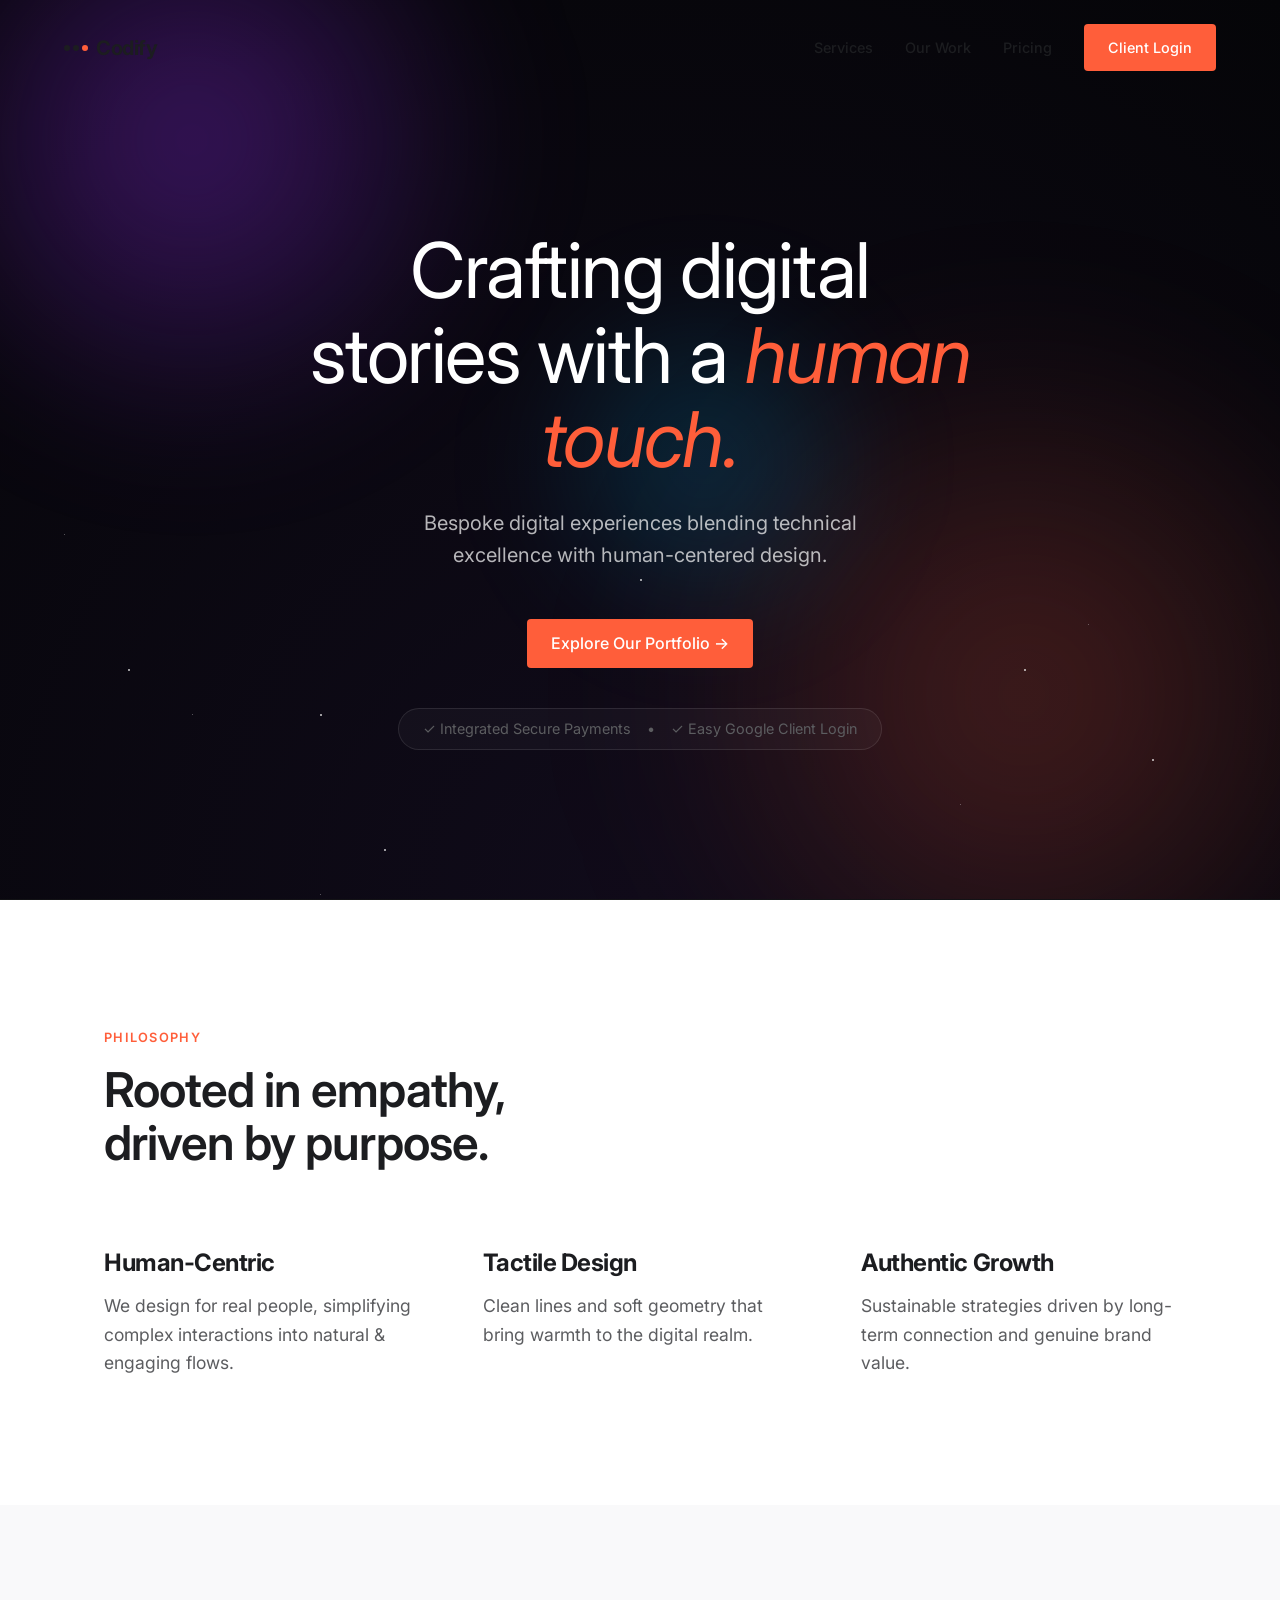
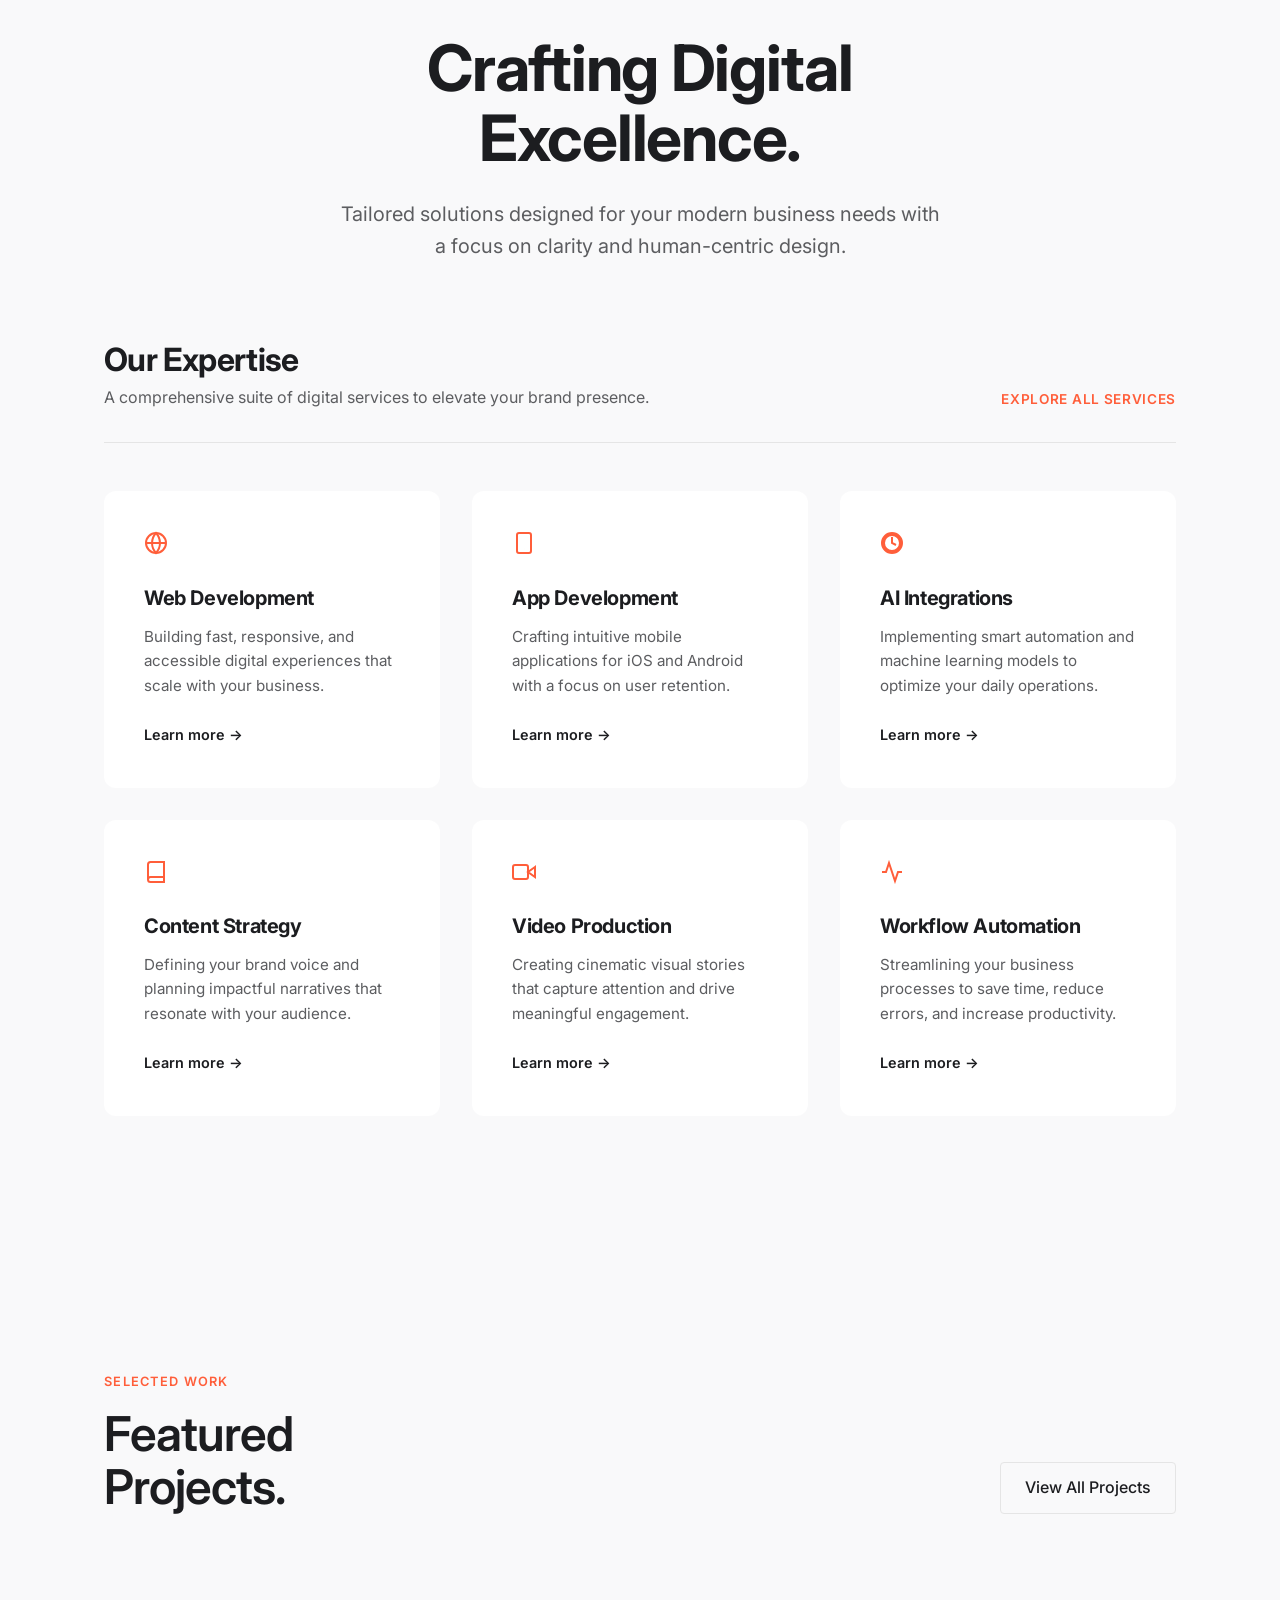
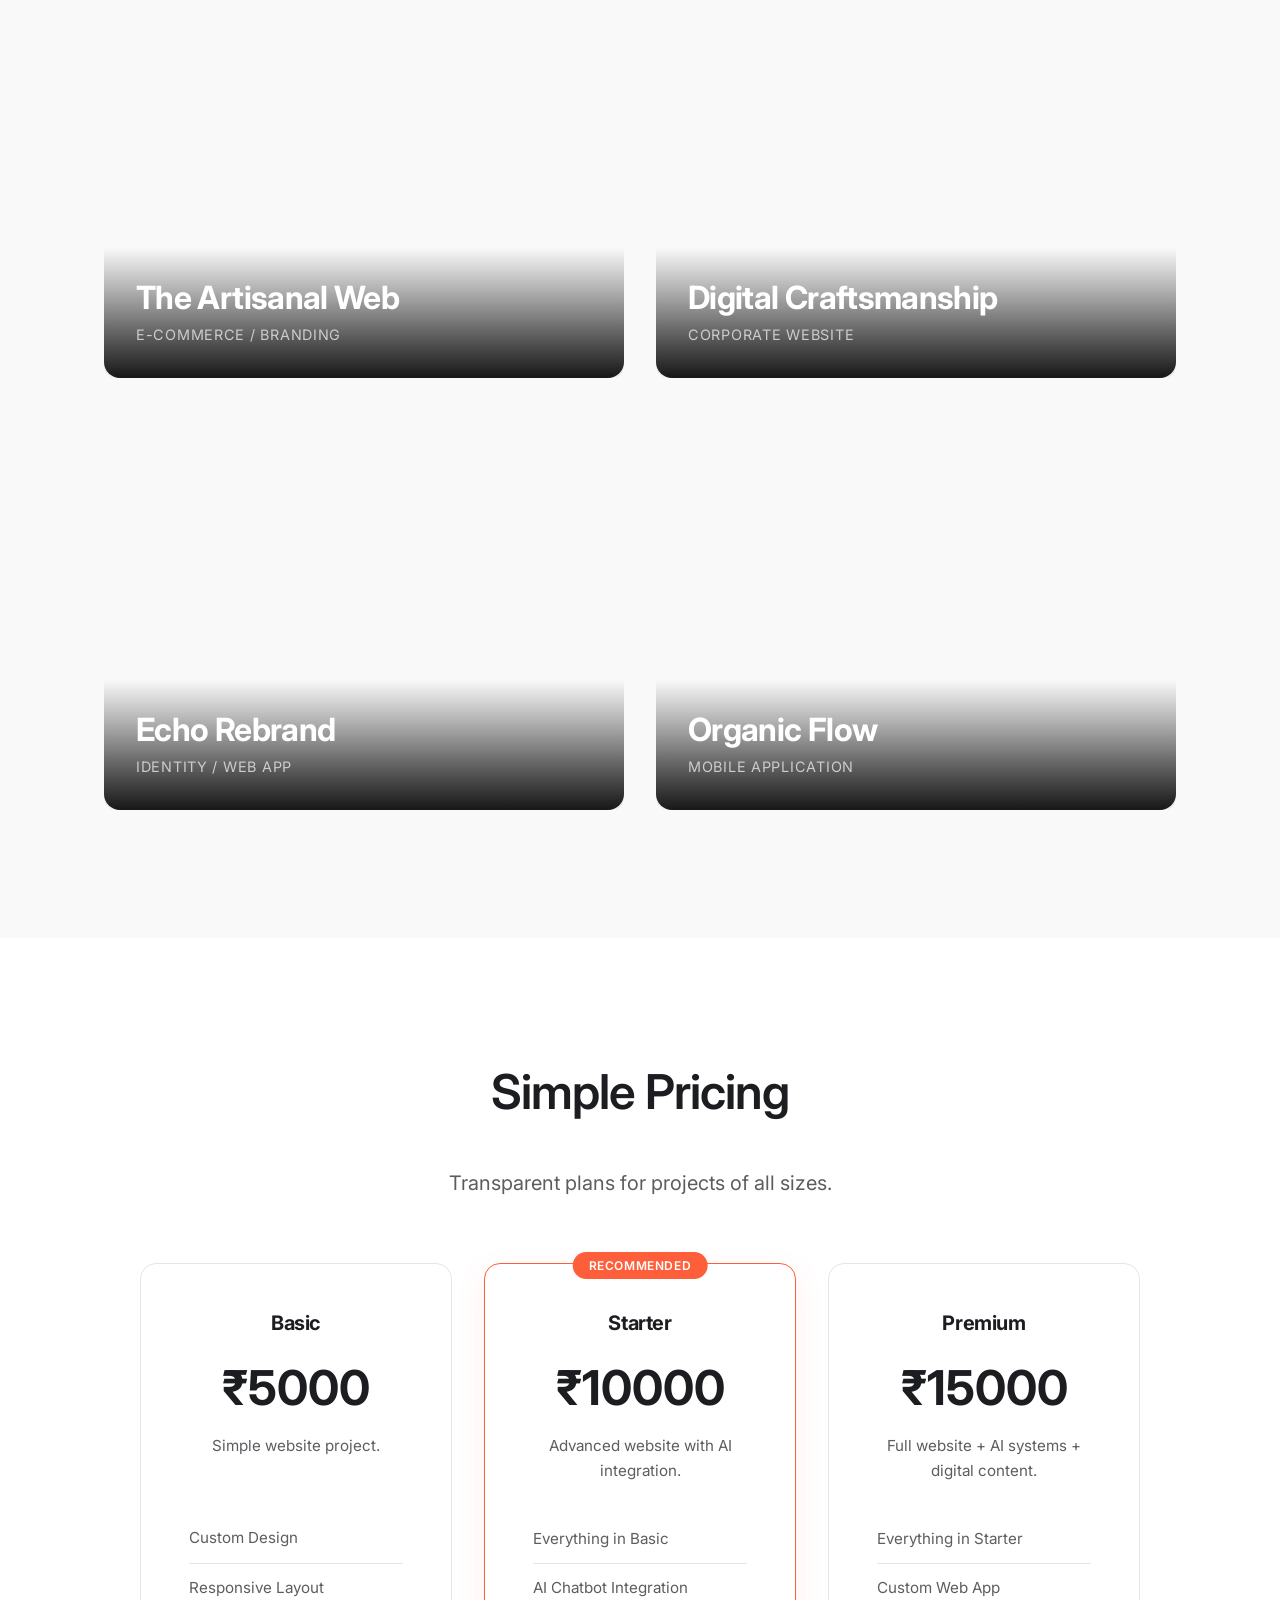
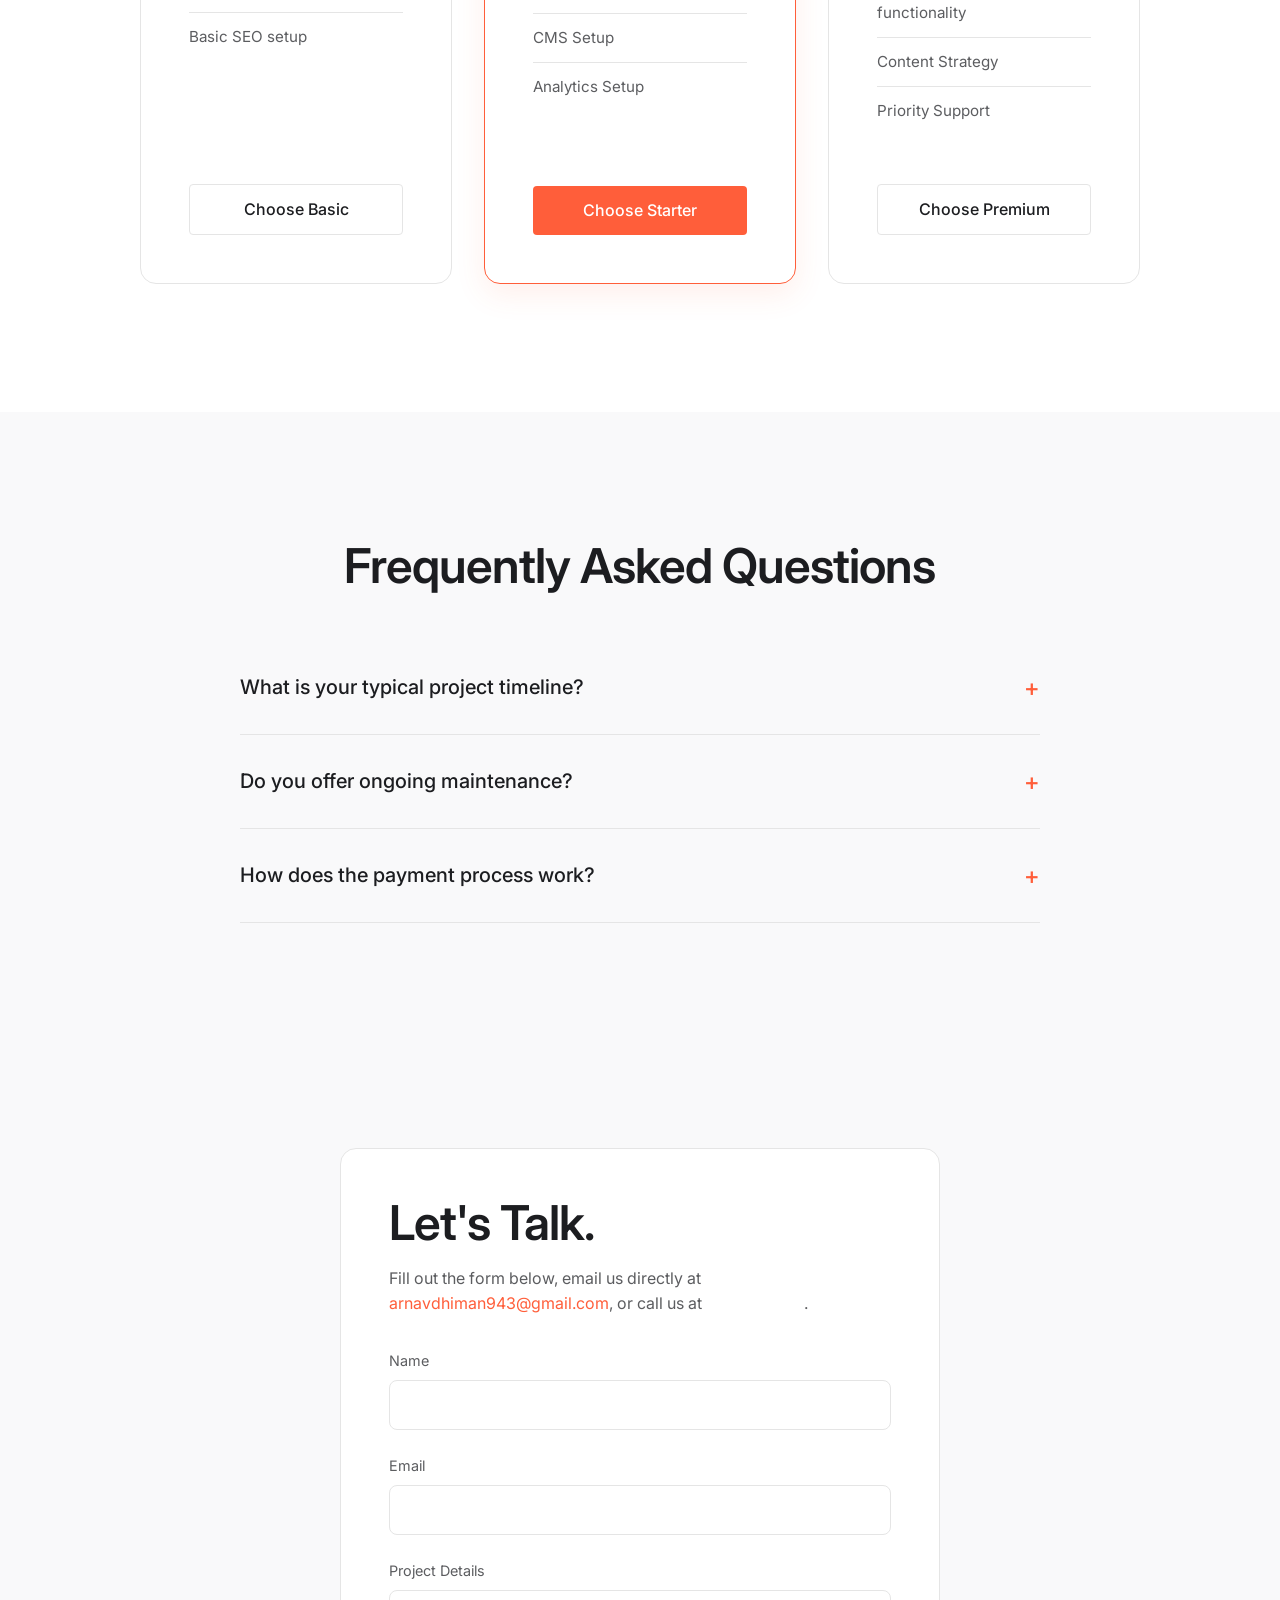
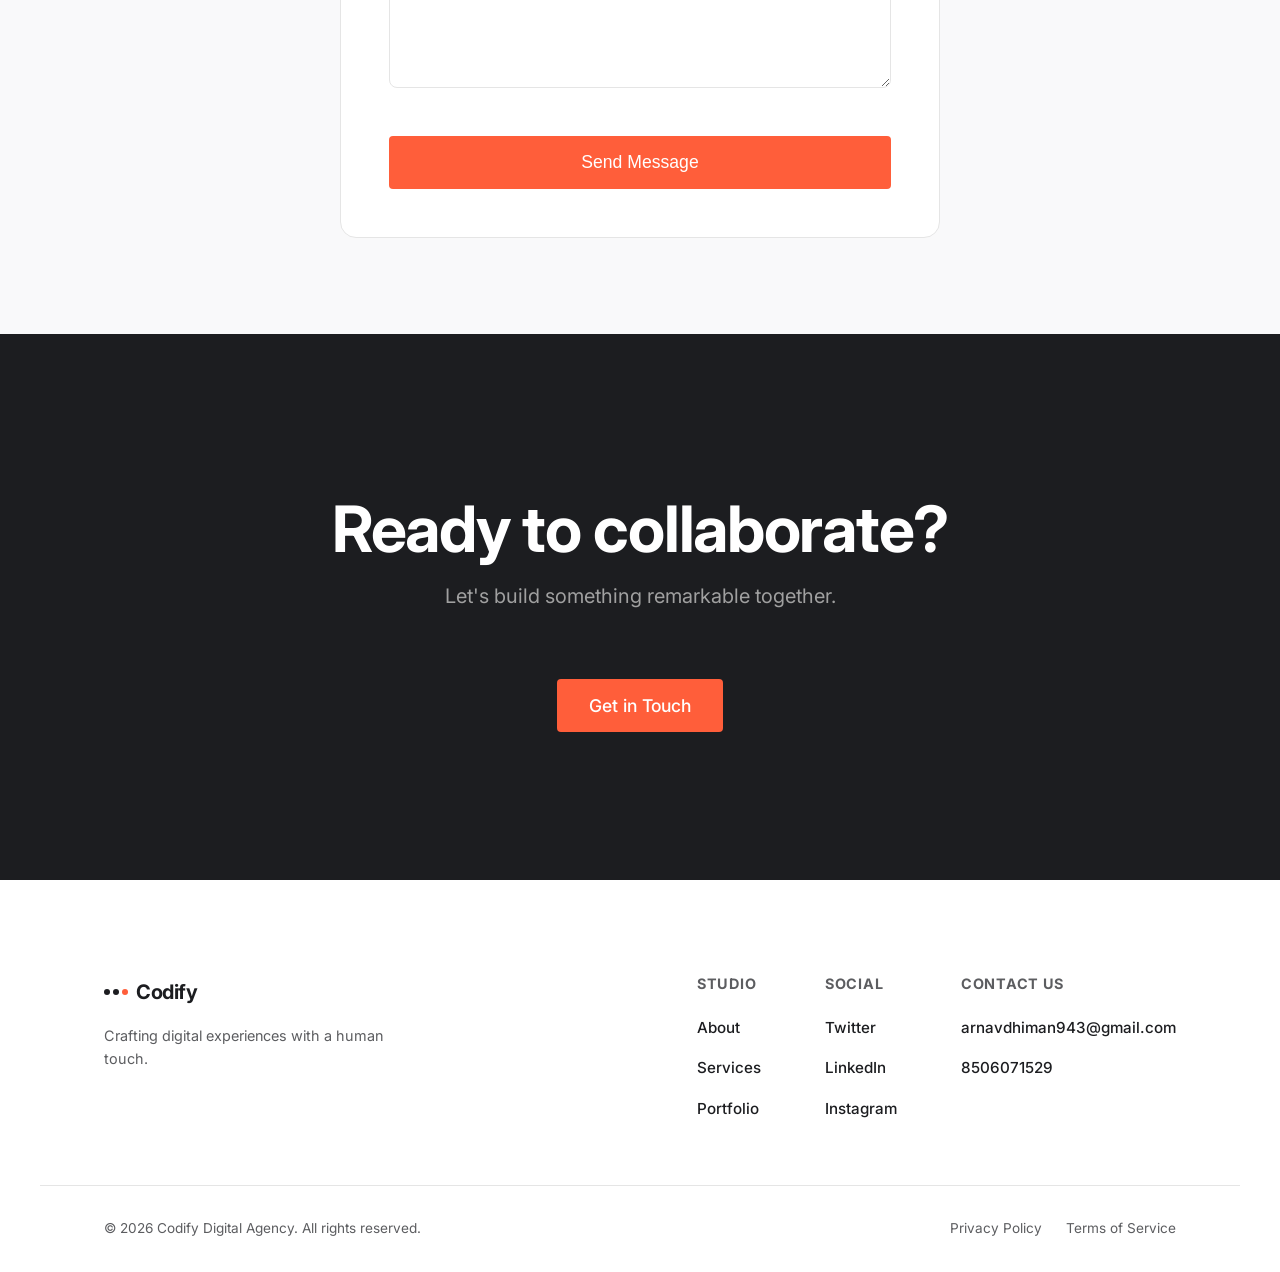
==== index.html @ 28b8dfe8 "Add files via upload" ====
<!DOCTYPE html>
<html lang="en">
<head>
    <meta charset="UTF-8">
    <meta name="viewport" content="width=device-width, initial-scale=1.0">
    <title>Codify - Digital Agency</title>
    <link rel="stylesheet" href="style.css">
    <!-- Google Fonts -->
    <link rel="preconnect" href="https://fonts.googleapis.com">
    <link rel="preconnect" href="https://fonts.gstatic.com" crossorigin>
    <link href="https://fonts.googleapis.com/css2?family=Inter:wght@300;400;500;600;700&display=swap" rel="stylesheet">
</head>
<body>
    <nav class="navbar">
        <div class="logo">
            <div class="logo-symbol">
                <span></span><span></span><span></span>
            </div>
            <span class="logo-text">Codify</span>
        </div>
        <div class="nav-links">
            <a href="#services">Services</a>
            <a href="#portfolio">Our Work</a>
            <a href="#pricing">Pricing</a>
            <a href="#" class="btn-primary" id="loginBtn">Client Login</a>
        </div>
    </nav>

    <main id="main-content">
        <!-- Hero Section -->
        <section class="hero" id="home" style="background: radial-gradient(circle at bottom, #100b1a 0%, #050508 100%); position: relative; overflow: hidden; border-bottom: 1px solid rgba(255,255,255,0.05);">
            <!-- Nebula Orbs & Space Texture -->
            <div style="position: absolute; top: -20%; left: -10%; width: 50vw; height: 50vw; background: radial-gradient(circle, rgba(138, 43, 226, 0.4) 0%, transparent 70%); filter: blur(60px); animation: float1 15s infinite alternate; z-index: 0; pointer-events: none;"></div>
            <div style="position: absolute; bottom: -20%; right: -10%; width: 60vw; height: 60vw; background: radial-gradient(circle, rgba(255, 94, 58, 0.25) 0%, transparent 70%); filter: blur(80px); animation: float2 20s infinite alternate; z-index: 0; pointer-events: none;"></div>
            <div style="position: absolute; top: 30%; left: 40%; width: 30vw; height: 30vw; background: radial-gradient(circle, rgba(0, 191, 255, 0.2) 0%, transparent 70%); filter: blur(50px); animation: float1 18s infinite alternate-reverse; z-index: 0; pointer-events: none;"></div>
            <div style="position: absolute; width: 2px; height: 2px; border-radius: 50%; background: transparent; box-shadow: 10vw 20vh #fff, 30vw 40vh #fff, 50vw 10vh #fff, 70vw 50vh #fff, 90vw 30vh #fff, 20vw 80vh #fff, 40vw 60vh #fff, 60vw 90vh #fff, 80vw 20vh #fff, 25vw 25vh #fff, 75vw 75vh #fff; opacity: 0.8; animation: twinkle 4s infinite alternate; z-index: 0;"></div>
            <div style="position: absolute; width: 1px; height: 1px; border-radius: 50%; background: transparent; box-shadow: 5vw 5vh #fff, 15vw 25vh #fff, 25vw 45vh #fff, 35vw 75vh #fff, 45vw 15vh #fff, 55vw 55vh #fff, 65vw 85vh #fff, 75vw 35vh #fff, 85vw 65vh #fff, 95vw 95vh #fff, 10vw 90vh #fff, 80vw 80vh #fff, 85vw 15vh #fff, 15vw 85vh #fff; opacity: 0.4; animation: twinkle 3s infinite alternate-reverse; z-index: 0;"></div>
            <div class="container hero-container" style="position: relative; z-index: 1;">
                <h1 class="hero-title" style="color: #ffffff;">Crafting digital stories with a <span style="color: var(--accent-orange); font-style: italic;">human touch.</span></h1>
                <p class="hero-subtitle" style="color: rgba(255,255,255,0.7);">Bespoke digital experiences blending technical excellence with human-centered design.</p>
                <div class="hero-cta-group" style="display:flex; flex-direction:column; align-items:center; gap:1rem;">
                    <a href="#portfolio" class="btn-primary">Explore Our Portfolio &rarr;</a>
                    <div style="color: var(--text-secondary); font-size: 0.9rem; margin-top: 1.5rem; display: flex; align-items: center; justify-content: center; gap: 1rem; background: rgba(255,255,255,0.03); padding: 0.5rem 1.5rem; border-radius: 50px; border: 1px solid rgba(255,255,255,0.1);">
                        <span>✓ Integrated Secure Payments</span>
                         &bull; 
                        <span>✓ Easy Google Client Login</span>
                    </div>
                </div>
            </div>
        </section>

        <!-- Philosophy Section -->
        <section class="philosophy" id="philosophy">
            <div class="container">
                <div class="section-label">PHILOSOPHY</div>
                <h2 class="section-title text-left">Rooted in empathy,<br>driven by purpose.</h2>
                
                <div class="philosophy-grid">
                    <div class="philosophy-card">
                        <h3>Human-Centric</h3>
                        <p>We design for real people, simplifying complex interactions into natural & engaging flows.</p>
                    </div>
                    <div class="philosophy-card">
                        <h3>Tactile Design</h3>
                        <p>Clean lines and soft geometry that bring warmth to the digital realm.</p>
                    </div>
                    <div class="philosophy-card">
                        <h3>Authentic Growth</h3>
                        <p>Sustainable strategies driven by long-term connection and genuine brand value.</p>
                    </div>
                </div>
            </div>
        </section>

        <!-- Services Section -->
        <section class="services" id="services">
            <div class="container text-center">
                <h2 class="section-title-large">Crafting Digital<br>Excellence.</h2>
                <p class="section-subtitle">Tailored solutions designed for your modern business needs with a focus on clarity and human-centric design.</p>
                
                <div class="services-header mt-lg">
                    <h3 class="services-title">Our Expertise</h3>
                    <p class="services-desc">A comprehensive suite of digital services to elevate your brand presence.</p>
                    <a href="#" class="accent-link">EXPLORE ALL SERVICES</a>
                </div>

                <div class="services-list">
                    <div class="service-item">
                        <div class="service-icon"><svg width="24" height="24" viewBox="0 0 24 24" fill="none" stroke="currentColor" stroke-width="2"><circle cx="12" cy="12" r="10"/><path d="M2 12h20M12 2a15.3 15.3 0 0 1 4 10 15.3 15.3 0 0 1-4 10 15.3 15.3 0 0 1-4-10 15.3 15.3 0 0 1 4-10z"/></svg></div>
                        <h4>Web Development</h4>
                        <p>Building fast, responsive, and accessible digital experiences that scale with your business.</p>
                        <a href="#" class="learn-more">Learn more &rarr;</a>
                    </div>
                    <div class="service-item">
                        <div class="service-icon"><svg width="24" height="24" viewBox="0 0 24 24" fill="none" stroke="currentColor" stroke-width="2"><rect x="5" y="2" width="14" height="20" rx="2" ry="2"/><line x1="12" y1="18" x2="12.01" y2="18"/></svg></div>
                        <h4>App Development</h4>
                        <p>Crafting intuitive mobile applications for iOS and Android with a focus on user retention.</p>
                        <a href="#" class="learn-more">Learn more &rarr;</a>
                    </div>
                    <div class="service-item">
                        <div class="service-icon"><svg width="24" height="24" viewBox="0 0 24 24" fill="none" stroke="currentColor" stroke-width="2"><path d="M12 2A10 10 0 0 0 2 12a10 10 0 0 0 10 10 10 10 0 0 0 10-10A10 10 0 0 0 12 2zm0 18a8 8 0 1 1 0-16 8 8 0 0 1 0 16z"/><path d="M12 6v6l4 2"/></svg></div>
                        <h4>AI Integrations</h4>
                        <p>Implementing smart automation and machine learning models to optimize your daily operations.</p>
                        <a href="#" class="learn-more">Learn more &rarr;</a>
                    </div>
                    <div class="service-item">
                        <div class="service-icon"><svg width="24" height="24" viewBox="0 0 24 24" fill="none" stroke="currentColor" stroke-width="2"><path d="M4 19.5A2.5 2.5 0 0 1 6.5 17H20"/><path d="M6.5 2H20v20H6.5A2.5 2.5 0 0 1 4 19.5v-15A2.5 2.5 0 0 1 6.5 2z"/></svg></div>
                        <h4>Content Strategy</h4>
                        <p>Defining your brand voice and planning impactful narratives that resonate with your audience.</p>
                        <a href="#" class="learn-more">Learn more &rarr;</a>
                    </div>
                    <div class="service-item">
                        <div class="service-icon"><svg width="24" height="24" viewBox="0 0 24 24" fill="none" stroke="currentColor" stroke-width="2"><polygon points="23 7 16 12 23 17 23 7"/><rect x="1" y="5" width="15" height="14" rx="2" ry="2"/></svg></div>
                        <h4>Video Production</h4>
                        <p>Creating cinematic visual stories that capture attention and drive meaningful engagement.</p>
                        <a href="#" class="learn-more">Learn more &rarr;</a>
                    </div>
                    <div class="service-item">
                        <div class="service-icon"><svg width="24" height="24" viewBox="0 0 24 24" fill="none" stroke="currentColor" stroke-width="2"><polyline points="22 12 18 12 15 21 9 3 6 12 2 12"/></svg></div>
                        <h4>Workflow Automation</h4>
                        <p>Streamlining your business processes to save time, reduce errors, and increase productivity.</p>
                        <a href="#" class="learn-more">Learn more &rarr;</a>
                    </div>
                </div>
            </div>
        </section>

        <!-- Portfolio Section -->
        <section class="portfolio" id="portfolio">
            <div class="container">
                <div class="section-label">SELECTED WORK</div>
                <div class="portfolio-header">
                    <h2 class="section-title text-left" style="margin-bottom:0;">Featured<br>Projects.</h2>
                    <a href="#" class="btn-outline">View All Projects</a>
                </div>

                <div class="portfolio-grid">
                    <a href="#" class="portfolio-card" style="background-image: url('assets/portfolio_1.png'); background-size: cover; background-position: center; min-height: 400px; position: relative;">
                        <div class="portfolio-content" style="background: linear-gradient(to top, rgba(0,0,0,0.9), transparent); position: absolute; bottom: 0; left: 0; right: 0; padding: 2rem; border-radius: 0 0 16px 16px;">
                            <h3 style="color: #fff; margin-bottom: 0.5rem;">The Artisanal Web</h3>
                            <p style="color: #ccc;">E-Commerce / Branding</p>
                        </div>
                    </a>
                    <a href="#" class="portfolio-card" style="background-image: url('assets/portfolio_2.png'); background-size: cover; background-position: center; min-height: 400px; position: relative;">
                        <div class="portfolio-content" style="background: linear-gradient(to top, rgba(0,0,0,0.9), transparent); position: absolute; bottom: 0; left: 0; right: 0; padding: 2rem; border-radius: 0 0 16px 16px;">
                            <h3 style="color: #fff; margin-bottom: 0.5rem;">Digital Craftsmanship</h3>
                            <p style="color: #ccc;">Corporate Website</p>
                        </div>
                    </a>
                    <a href="#" class="portfolio-card" style="background-image: url('assets/portfolio_3.png'); background-size: cover; background-position: center; min-height: 400px; position: relative;">
                        <div class="portfolio-content" style="background: linear-gradient(to top, rgba(0,0,0,0.9), transparent); position: absolute; bottom: 0; left: 0; right: 0; padding: 2rem; border-radius: 0 0 16px 16px;">
                            <h3 style="color: #fff; margin-bottom: 0.5rem;">Echo Rebrand</h3>
                            <p style="color: #ccc;">Identity / Web App</p>
                        </div>
                    </a>
                    <a href="#" class="portfolio-card" style="background-image: url('assets/portfolio_4.png'); background-size: cover; background-position: center; min-height: 400px; position: relative;">
                        <div class="portfolio-content" style="background: linear-gradient(to top, rgba(0,0,0,0.9), transparent); position: absolute; bottom: 0; left: 0; right: 0; padding: 2rem; border-radius: 0 0 16px 16px;">
                            <h3 style="color: #fff; margin-bottom: 0.5rem;">Organic Flow</h3>
                            <p style="color: #ccc;">Mobile Application</p>
                        </div>
                    </a>
                </div>
            </div>
        </section>

        <!-- Pricing Section -->
        <section class="pricing" id="pricing">
            <div class="container text-center">
                <h2 class="section-title">Simple Pricing</h2>
                <p class="section-subtitle">Transparent plans for projects of all sizes.</p>

                <div class="pricing-grid">
                    <div class="pricing-card">
                        <h3>Basic</h3>
                        <div class="price">₹5000</div>
                        <p class="pricing-desc">Simple website project.</p>
                        <ul class="pricing-features">
                            <li>Custom Design</li>
                            <li>Responsive Layout</li>
                            <li>Basic SEO setup</li>
                        </ul>
                        <a href="checkout.html?plan=basic" class="btn-outline">Choose Basic</a>
                    </div>

                    <div class="pricing-card recommended">
                        <div class="recommended-badge">Recommended</div>
                        <h3>Starter</h3>
                        <div class="price">₹10000</div>
                        <p class="pricing-desc">Advanced website with AI integration.</p>
                        <ul class="pricing-features">
                            <li>Everything in Basic</li>
                            <li>AI Chatbot Integration</li>
                            <li>CMS Setup</li>
                            <li>Analytics Setup</li>
                        </ul>
                        <a href="checkout.html?plan=starter" class="btn-primary">Choose Starter</a>
                    </div>

                    <div class="pricing-card">
                        <h3>Premium</h3>
                        <div class="price">₹15000</div>
                        <p class="pricing-desc">Full website + AI systems + digital content.</p>
                        <ul class="pricing-features">
                            <li>Everything in Starter</li>
                            <li>Custom Web App functionality</li>
                            <li>Content Strategy</li>
                            <li>Priority Support</li>
                        </ul>
                        <a href="checkout.html?plan=premium" class="btn-outline">Choose Premium</a>
                    </div>
                </div>
            </div>
        </section>

        <!-- FAQ Section -->
        <section class="faq" id="faq">
            <div class="container">
                <h2 class="section-title">Frequently Asked Questions</h2>
                
                <div class="faq-list">
                    <div class="faq-item">
                        <button class="faq-question">What is your typical project timeline? <span class="faq-icon">+</span></button>
                        <div class="faq-answer">
                            <p>A standard website takes 2-4 weeks, while complex web applications with AI integrations can take 6-8 weeks from discovery to launch.</p>
                        </div>
                    </div>
                    <div class="faq-item">
                        <button class="faq-question">Do you offer ongoing maintenance? <span class="faq-icon">+</span></button>
                        <div class="faq-answer">
                            <p>Yes, we offer custom retainer packages for ongoing updates, security monitoring, and content strategy execution.</p>
                        </div>
                    </div>
                    <div class="faq-item">
                        <button class="faq-question">How does the payment process work? <span class="faq-icon">+</span></button>
                        <div class="faq-answer">
                            <p>We typically require a 50% deposit to start the project, with the remaining 50% due upon completion and launch.</p>
                        </div>
                    </div>
                </div>
            </div>
        </section>

        <!-- Contact Section -->
        <section class="contact" id="contact" style="padding: 6rem 0; border-top: 1px solid rgba(255,255,255,0.05);">
            <div class="container">
                <div style="max-width: 600px; margin: 0 auto; background: var(--card-bg); padding: 3rem; border-radius: 16px; border: 1px solid var(--border-color);">
                    <h2 class="section-title text-left" style="margin-bottom: 1rem;">Let's Talk.</h2>
                    <p style="color: var(--text-secondary); margin-bottom: 2rem;">
                        Fill out the form below, email us directly at <a href="mailto:arnavdhiman943@gmail.com" style="color: var(--accent-orange);">arnavdhiman943@gmail.com</a>, or call us at <strong style="color: white;">8506071529</strong>.
                    </p>
                    <form id="contactForm" style="display: flex; flex-direction: column; gap: 1.5rem;">
                        <div>
                            <label style="display: block; margin-bottom: 0.5rem; font-size: 0.9rem; color: var(--text-secondary);">Name</label>
                            <input type="text" required style="width: 100%; padding: 1rem; border: 1px solid var(--border-color); background: transparent; color: white; border-radius: 8px; font-family: inherit;">
                        </div>
                        <div>
                            <label style="display: block; margin-bottom: 0.5rem; font-size: 0.9rem; color: var(--text-secondary);">Email</label>
                            <input type="email" required style="width: 100%; padding: 1rem; border: 1px solid var(--border-color); background: transparent; color: white; border-radius: 8px; font-family: inherit;">
                        </div>
                        <div>
                            <label style="display: block; margin-bottom: 0.5rem; font-size: 0.9rem; color: var(--text-secondary);">Project Details</label>
                            <textarea rows="4" required style="width: 100%; padding: 1rem; border: 1px solid var(--border-color); background: transparent; color: white; border-radius: 8px; font-family: inherit; resize: vertical;"></textarea>
                        </div>
                        <button type="submit" class="btn-primary" style="padding: 1rem; width: 100%; font-size: 1.1rem; margin-top: 1rem;">Send Message</button>
                    </form>
                </div>
            </div>
        </section>

        <!-- Final CTA Section -->
        <section class="final-cta">
            <div class="container text-center">
                <h2>Ready to collaborate?</h2>
                <p>Let's build something remarkable together.</p>
                <div class="mt-lg">
                    <a href="#contact" class="btn-primary" style="padding: 1rem 2rem; font-size: 1.1rem;">Get in Touch</a>
                </div>
            </div>
        </section>
    </main>

    <!-- Footer -->
    <footer class="footer">
        <div class="container footer-container">
            <div class="footer-brand">
                <div class="logo">
                    <div class="logo-symbol">
                        <span></span><span></span><span></span>
                    </div>
                    <span class="logo-text">Codify</span>
                </div>
                <p>Crafting digital experiences with a human touch.</p>
            </div>
            
            <div class="footer-links">
                <div class="footer-col">
                    <h4>Studio</h4>
                    <a href="#">About</a>
                    <a href="#">Services</a>
                    <a href="#">Portfolio</a>
                </div>
                <div class="footer-col">
                    <h4>Social</h4>
                    <a href="#">Twitter</a>
                    <a href="#">LinkedIn</a>
                    <a href="#">Instagram</a>
                </div>
                <div class="footer-col">
                    <h4>Contact Us</h4>
                    <a href="mailto:arnavdhiman943@gmail.com">arnavdhiman943@gmail.com</a>
                    <a href="tel:8506071529">8506071529</a>
                </div>
            </div>
        </div>
        <div class="container footer-bottom">
            <p>&copy; 2026 Codify Digital Agency. All rights reserved.</p>
            <div class="legal-links">
                <a href="#">Privacy Policy</a>
                <a href="#">Terms of Service</a>
            </div>
        </div>
    </footer>

    <!-- Client Dashboard (Hidden by default) -->
    <div id="dashboard" class="hidden dashboard-layout">
        <aside class="dashboard-sidebar">
            <div class="logo dashboard-logo">
                <div class="logo-symbol">
                    <span></span><span></span><span></span>
                </div>
                <span class="logo-text">Codify</span>
            </div>
            
            <nav class="dashboard-nav">
                <a href="#" class="active" data-view="overview"><svg width="18" height="18" viewBox="0 0 24 24" fill="none" stroke="currentColor" stroke-width="2"><rect x="3" y="3" width="7" height="7"></rect><rect x="14" y="3" width="7" height="7"></rect><rect x="14" y="14" width="7" height="7"></rect><rect x="3" y="14" width="7" height="7"></rect></svg> Overview</a>
                <a href="#" data-view="projects"><svg width="18" height="18" viewBox="0 0 24 24" fill="none" stroke="currentColor" stroke-width="2"><path d="M22 19a2 2 0 0 1-2 2H4a2 2 0 0 1-2-2V5a2 2 0 0 1 2-2h5l2 3h9a2 2 0 0 1 2 2z"></path></svg> Projects</a>
                <a href="#" data-view="invoices"><svg width="18" height="18" viewBox="0 0 24 24" fill="none" stroke="currentColor" stroke-width="2"><line x1="12" y1="1" x2="12" y2="23"></line><path d="M17 5H9.5a3.5 3.5 0 0 0 0 7h5a3.5 3.5 0 0 1 0 7H6"></path></svg> Invoices</a>
            </nav>
            
            <div class="dashboard-user">
                <div class="user-avatar">JD</div>
                <div class="user-info">
                    <div class="user-name">John Doe</div>
                    <div class="user-email">john@example.com</div>
                </div>
                <button class="logout-btn" id="logoutBtn" title="Logout"><svg width="18" height="18" viewBox="0 0 24 24" fill="none" stroke="currentColor" stroke-width="2"><path d="M9 21H5a2 2 0 0 1-2-2V5a2 2 0 0 1 2-2h4"></path><polyline points="16 17 21 12 16 7"></polyline><line x1="21" y1="12" x2="9" y2="12"></line></svg></button>
            </div>
        </aside>

        <main class="dashboard-main" id="dashboard-content">
            <!-- Dynamic Content -->
        </main>
    </div>

    <!-- Custom Cursor -->
    <div id="customCursor" class="custom-cursor"></div>
    <div id="customCursorDot" class="custom-cursor-dot"></div>

    <script src="script.js"></script>
</body>
</html>
---- style.css ----
/* Core Variables */
:root {
    --bg-color: #f9f9fa;
    --text-primary: #1c1d20;
    --text-secondary: #5c5d60;
    --accent-orange: #ff5e3a;
    --border-color: #e5e5e5;
    --card-bg: #ffffff;
    --font-main: 'Inter', sans-serif;
}

/* Custom Cursor Additions */
* {
    cursor: none !important;
}
.custom-cursor {
    position: fixed; width: 45px; height: 45px; pointer-events: none; z-index: 9999; transform: translate(-50%, -50%); transition: width 0.3s, height 0.3s, left 0.1s ease-out, top 0.1s ease-out;
    background-image: url('assets/person_orange.svg'); background-size: contain; background-repeat: no-repeat; background-position: center;
}
.custom-cursor-dot {
    display: none; /* Hide the old orange dot */
}
.custom-cursor.hovering {
    width: 60px; height: 60px; filter: drop-shadow(0 0 10px rgba(255, 94, 58, 0.5));
}

@keyframes twinkle {
    0% { opacity: 0.1; }
    100% { opacity: 0.9; }
}

@keyframes float1 {
    0% { transform: translate(0, 0) scale(1); }
    100% { transform: translate(3vw, 3vw) scale(1.05); }
}
@keyframes float2 {
    0% { transform: translate(0, 0) scale(1); }
    100% { transform: translate(-3vw, -3vw) scale(1.1); }
}
/* Reset & Base Styles */
* {
    margin: 0;
    padding: 0;
    box-sizing: border-box;
}

body {
    font-family: var(--font-main);
    background-color: var(--bg-color);
    color: var(--text-primary);
    line-height: 1.6;
    -webkit-font-smoothing: antialiased;
}

a {
    text-decoration: none;
    color: inherit;
    transition: color 0.3s ease;
}

.hidden {
    display: none !important;
}

/* Navigation */
.navbar {
    display: flex;
    justify-content: space-between;
    align-items: center;
    padding: 1.5rem 5%;
    background-color: transparent;
    position: fixed;
    width: 100%;
    top: 0;
    z-index: 1000;
    transition: background-color 0.3s ease;
}

.navbar.scrolled {
    background-color: rgba(249, 249, 250, 0.95);
    backdrop-filter: blur(10px);
    border-bottom: 1px solid var(--border-color);
}

.logo {
    display: flex;
    align-items: center;
    gap: 0.5rem;
    font-weight: 700;
    font-size: 1.25rem;
    letter-spacing: -0.02em;
}

.logo-symbol {
    display: flex;
    gap: 3px;
}

.logo-symbol span {
    width: 6px;
    height: 6px;
    background-color: var(--text-primary);
    border-radius: 50%;
}

.logo-symbol span:last-child {
    background-color: var(--accent-orange);
}

.nav-links {
    display: flex;
    align-items: center;
    gap: 2rem;
    font-size: 0.9rem;
    font-weight: 500;
}

.nav-links a:hover {
    color: var(--accent-orange);
}

/* Buttons */
.btn-primary {
    background-color: var(--accent-orange);
    color: white;
    padding: 0.75rem 1.5rem;
    border-radius: 4px;
    font-weight: 500;
    border: none;
    cursor: pointer;
    transition: background-color 0.3s ease, transform 0.2s ease;
}

.btn-primary:hover {
    background-color: #e64a2e;
    color: white !important;
    transform: translateY(-2px);
}

.btn-outline {
    background-color: transparent;
    color: var(--text-primary);
    padding: 0.75rem 1.5rem;
    border-radius: 4px;
    font-weight: 500;
    border: 1px solid var(--border-color);
    cursor: pointer;
    transition: all 0.3s ease;
}

.btn-outline:hover {
    border-color: var(--text-primary);
    background-color: var(--text-primary);
    color: white;
}

/* Modal */
.modal {
    position: fixed;
    top: 0;
    left: 0;
    width: 100%;
    height: 100%;
    background-color: rgba(0, 0, 0, 0.5);
    backdrop-filter: blur(5px);
    display: flex;
    justify-content: center;
    align-items: center;
    z-index: 2000;
    opacity: 0;
    pointer-events: none;
    transition: opacity 0.3s ease;
}

.modal.active {
    opacity: 1;
    pointer-events: auto;
}

.modal-content {
    background-color: var(--card-bg);
    padding: 3rem;
    border-radius: 12px;
    width: 100%;
    max-width: 400px;
    position: relative;
    text-align: center;
    box-shadow: 0 20px 40px rgba(0,0,0,0.1);
    transform: translateY(20px);
    transition: transform 0.3s ease;
}

.modal.active .modal-content {
    transform: translateY(0);
}

.close-btn {
    position: absolute;
    top: 1rem;
    right: 1.5rem;
    font-size: 1.5rem;
    cursor: pointer;
    color: var(--text-secondary);
}

.modal-content h2 {
    margin-bottom: 0.5rem;
    font-size: 1.5rem;
}

.modal-content p {
    color: var(--text-secondary);
    margin-bottom: 2rem;
    font-size: 0.9rem;
}

.btn-google {
    display: flex;
    align-items: center;
    justify-content: center;
    gap: 10px;
    width: 100%;
    padding: 0.75rem;
    background-color: white;
    border: 1px solid var(--border-color);
    border-radius: 4px;
    font-family: var(--font-main);
    font-size: 1rem;
    font-weight: 500;
    cursor: pointer;
    transition: background-color 0.2s;
}

.btn-google:hover {
    background-color: #f1f1f1;
}

/* Typography Base */
h1, h2, h3, h4 {
    color: var(--text-primary);
    line-height: 1.1;
    letter-spacing: -0.02em;
}

.container {
    width: 100%;
    max-width: 1200px;
    margin: 0 auto;
    padding: 0 5%;
}

.section-title {
    font-size: 3rem;
    font-weight: 600;
    margin-bottom: 3rem;
    text-align: center;
}

.section-title-large {
    font-size: 4rem;
    font-weight: 700;
    margin-bottom: 1.5rem;
}

.section-subtitle {
    font-size: 1.25rem;
    color: var(--text-secondary);
    max-width: 600px;
    margin: 0 auto 4rem;
}

.section-label {
    font-size: 0.8rem;
    font-weight: 600;
    letter-spacing: 0.1em;
    color: var(--accent-orange);
    text-transform: uppercase;
    margin-bottom: 1rem;
}

.text-center { text-align: center; }
.text-left { text-align: left; }
.mt-lg { margin-top: 5rem; }

/* Hero Section */
.hero {
    min-height: 100vh;
    display: flex;
    align-items: center;
    padding-top: 80px;
}

.hero-container {
    max-width: 800px;
    margin: 0 auto;
    text-align: center;
}

.hero-title {
    font-size: clamp(3rem, 6vw, 5rem);
    font-weight: 400;
    margin-bottom: 1.5rem;
}

.hero-title span {
    font-style: italic;
    color: var(--accent-orange);
}

.hero-subtitle {
    font-size: 1.25rem;
    color: var(--text-secondary);
    margin-bottom: 3rem;
    max-width: 500px;
    margin-left: auto;
    margin-right: auto;
}

.hero-cta-group {
    display: flex;
    justify-content: center;
    gap: 1rem;
}

/* Philosophy Section */
.philosophy {
    padding: 8rem 0;
    background-color: var(--card-bg);
}

.philosophy-grid {
    display: grid;
    grid-template-columns: repeat(auto-fit, minmax(280px, 1fr));
    gap: 4rem;
    margin-top: 5rem;
}

.philosophy-grid h3 {
    font-size: 1.5rem;
    margin-bottom: 1rem;
}

.philosophy-grid p {
    color: var(--text-secondary);
    font-size: 1.1rem;
}

/* Services Section */
.services {
    padding: 8rem 0;
}

.services-header {
    text-align: left;
    margin-bottom: 3rem;
    border-bottom: 1px solid var(--border-color);
    padding-bottom: 2rem;
    position: relative;
}

.services-title {
    font-size: 2rem;
    margin-bottom: 0.5rem;
}

.services-desc {
    color: var(--text-secondary);
}

.accent-link {
    color: var(--accent-orange);
    font-weight: 600;
    font-size: 0.85rem;
    letter-spacing: 0.05em;
    text-transform: uppercase;
    position: absolute;
    right: 0;
    bottom: 2rem;
}

.services-list {
    display: grid;
    grid-template-columns: repeat(auto-fit, minmax(300px, 1fr));
    gap: 2rem;
    text-align: left;
}

.service-item {
    padding: 2.5rem;
    background-color: var(--card-bg);
    border-radius: 12px;
    transition: transform 0.3s ease, box-shadow 0.3s ease;
}

.service-item:hover {
    transform: translateY(-5px);
    box-shadow: 0 10px 30px rgba(0,0,0,0.05);
}

.service-icon {
    color: var(--accent-orange);
    margin-bottom: 1.5rem;
}

.service-item h4 {
    font-size: 1.25rem;
    margin-bottom: 1rem;
}

.service-item p {
    color: var(--text-secondary);
    margin-bottom: 1.5rem;
    font-size: 0.95rem;
}

.learn-more {
    font-size: 0.9rem;
    font-weight: 600;
    display: inline-flex;
    align-items: center;
    gap: 0.5rem;
}

.learn-more:hover {
    color: var(--accent-orange);
}

/* Portfolio Section */
.portfolio {
    padding: 8rem 0;
    background-color: var(--bg-color);
}

.portfolio-header {
    display: flex;
    justify-content: space-between;
    align-items: flex-end;
    margin-bottom: 4rem;
}

.portfolio-grid {
    display: grid;
    grid-template-columns: repeat(auto-fit, minmax(400px, 1fr));
    gap: 2rem;
}

.portfolio-card {
    height: 400px;
    border-radius: 12px;
    padding: 3rem;
    display: flex;
    flex-direction: column;
    justify-content: flex-end;
    transition: transform 0.4s cubic-bezier(0.165, 0.84, 0.44, 1);
    position: relative;
    overflow: hidden;
}

.portfolio-card::after {
    content: '';
    position: absolute;
    top: 0; left: 0; right: 0; bottom: 0;
    box-shadow: inset 0 -100px 50px -50px rgba(0,0,0,0.05);
}

.portfolio-card:hover {
    transform: translateY(-10px);
}

.portfolio-content {
    position: relative;
    z-index: 2;
}

.portfolio-card h3 {
    font-size: 2rem;
    margin-bottom: 0.5rem;
}

.portfolio-card p {
    color: var(--text-secondary);
    font-size: 0.9rem;
    text-transform: uppercase;
    letter-spacing: 0.05em;
}

/* Pricing Section */
.pricing {
    padding: 8rem 0;
    background-color: var(--card-bg);
}

.pricing-grid {
    display: grid;
    grid-template-columns: repeat(auto-fit, minmax(300px, 1fr));
    gap: 2rem;
    max-width: 1000px;
    margin: 0 auto;
}

.pricing-card {
    padding: 3rem;
    border-radius: 16px;
    border: 1px solid var(--border-color);
    background-color: var(--card-bg);
    display: flex;
    flex-direction: column;
    position: relative;
    transition: transform 0.3s ease, box-shadow 0.3s ease;
}

.pricing-card:hover {
    transform: translateY(-5px);
    box-shadow: 0 20px 40px rgba(0,0,0,0.05);
}

.pricing-card.recommended {
    border-color: var(--accent-orange);
    box-shadow: 0 10px 30px rgba(255, 94, 58, 0.1);
}

.recommended-badge {
    position: absolute;
    top: -12px;
    left: 50%;
    transform: translateX(-50%);
    background-color: var(--accent-orange);
    color: white;
    padding: 0.25rem 1rem;
    border-radius: 20px;
    font-size: 0.75rem;
    font-weight: 600;
    letter-spacing: 0.05em;
    text-transform: uppercase;
}

.pricing-card h3 {
    font-size: 1.25rem;
    margin-bottom: 1rem;
}

.price {
    font-size: 3rem;
    font-weight: 700;
    color: var(--text-primary);
    margin-bottom: 0.5rem;
}

.pricing-desc {
    color: var(--text-secondary);
    margin-bottom: 2rem;
    font-size: 0.95rem;
    min-height: 48px;
}

.pricing-features {
    list-style: none;
    margin-bottom: 3rem;
    flex-grow: 1;
    text-align: left;
}

.pricing-features li {
    padding: 0.75rem 0;
    border-bottom: 1px solid var(--border-color);
    color: var(--text-secondary);
    font-size: 0.95rem;
}

.pricing-features li:last-child {
    border-bottom: none;
}

.pricing-card .btn-outline,
.pricing-card .btn-primary {
    width: 100%;
}

/* FAQ Section */
.faq {
    padding: 8rem 0;
    background-color: var(--bg-color);
}

.faq-list {
    max-width: 800px;
    margin: 0 auto;
}

.faq-item {
    border-bottom: 1px solid var(--border-color);
}

.faq-question {
    width: 100%;
    text-align: left;
    background: none;
    border: none;
    padding: 2rem 0;
    font-size: 1.25rem;
    font-weight: 500;
    color: var(--text-primary);
    cursor: pointer;
    display: flex;
    justify-content: space-between;
    align-items: center;
    font-family: inherit;
}

.faq-icon {
    font-size: 1.5rem;
    color: var(--accent-orange);
    transition: transform 0.3s ease;
}

.faq-item.active .faq-icon {
    transform: rotate(45deg);
}

.faq-answer {
    max-height: 0;
    overflow: hidden;
    transition: max-height 0.3s ease;
}

.faq-answer p {
    padding-bottom: 2rem;
    color: var(--text-secondary);
    line-height: 1.7;
}

/* Final CTA */
.final-cta {
    padding: 10rem 0;
    background-color: var(--text-primary);
    color: white;
}

.final-cta h2 {
    color: white;
    font-size: clamp(2.5rem, 5vw, 4rem);
    margin-bottom: 1rem;
}

.final-cta p {
    color: #a0a0a0;
    font-size: 1.25rem;
}

/* Footer */
.footer {
    background-color: var(--card-bg);
    padding: 6rem 0 2rem;
}

.footer-container {
    display: flex;
    justify-content: space-between;
    flex-wrap: wrap;
    gap: 4rem;
    margin-bottom: 4rem;
}

.footer-brand {
    max-width: 300px;
}

.footer-brand p {
    color: var(--text-secondary);
    margin-top: 1rem;
    font-size: 0.9rem;
}

.footer-links {
    display: flex;
    gap: 4rem;
}

.footer-col {
    display: flex;
    flex-direction: column;
    gap: 1rem;
}

.footer-col h4 {
    font-size: 0.9rem;
    text-transform: uppercase;
    letter-spacing: 0.05em;
    color: var(--text-secondary);
    margin-bottom: 0.5rem;
}

.footer-col a {
    color: var(--text-primary);
    font-size: 0.95rem;
    font-weight: 500;
}

.footer-col a:hover {
    color: var(--accent-orange);
}

.footer-bottom {
    border-top: 1px solid var(--border-color);
    padding-top: 2rem;
    display: flex;
    justify-content: space-between;
    color: var(--text-secondary);
    font-size: 0.85rem;
}

.legal-links {
    display: flex;
    gap: 1.5rem;
}

.legal-links a:hover {
    color: var(--text-primary);
}

/* Dashboard Layout */
.dashboard-layout {
    display: flex;
    min-height: 100vh;
    background-color: var(--bg-color);
}

.dashboard-sidebar {
    width: 280px;
    background-color: var(--card-bg);
    border-right: 1px solid var(--border-color);
    display: flex;
    flex-direction: column;
    padding: 2rem;
    position: fixed;
    height: 100vh;
    left: 0;
    top: 0;
}

.dashboard-logo {
    margin-bottom: 4rem;
}

.dashboard-nav {
    display: flex;
    flex-direction: column;
    gap: 0.5rem;
    flex-grow: 1;
}

.dashboard-nav a {
    display: flex;
    align-items: center;
    gap: 1rem;
    padding: 0.75rem 1rem;
    border-radius: 8px;
    color: var(--text-secondary);
    font-weight: 500;
    transition: all 0.2s;
}

.dashboard-nav a:hover, .dashboard-nav a.active {
    background-color: rgba(255, 94, 58, 0.05);
    color: var(--accent-orange);
}

.dashboard-user {
    display: flex;
    align-items: center;
    gap: 1rem;
    padding-top: 1.5rem;
    border-top: 1px solid var(--border-color);
    margin-top: auto;
}

.user-avatar {
    width: 40px;
    height: 40px;
    background-color: var(--text-primary);
    color: white;
    border-radius: 50%;
    display: flex;
    align-items: center;
    justify-content: center;
    font-weight: 600;
    font-size: 0.9rem;
}

.user-info {
    flex-grow: 1;
}

.user-name {
    font-weight: 600;
    font-size: 0.9rem;
}

.user-email {
    font-size: 0.8rem;
    color: var(--text-secondary);
}

.logout-btn {
    background: none;
    border: none;
    color: var(--text-secondary);
    cursor: pointer;
    padding: 0.5rem;
    border-radius: 4px;
    transition: color 0.2s, background-color 0.2s;
}

.logout-btn:hover {
    color: var(--accent-orange);
    background-color: rgba(255, 94, 58, 0.05);
}

.dashboard-main {
    flex-grow: 1;
    margin-left: 280px;
    padding: 3rem;
    max-width: 1200px;
}

/* Dashboard Views */
.dashboard-header {
    margin-bottom: 3rem;
    display: flex;
    justify-content: space-between;
    align-items: center;
}

.dashboard-header h1 {
    font-size: 2rem;
}

.dashboard-card {
    background-color: var(--card-bg);
    border: 1px solid var(--border-color);
    border-radius: 12px;
    padding: 2rem;
    margin-bottom: 2rem;
}

.dashboard-stats {
    display: grid;
    grid-template-columns: repeat(auto-fit, minmax(200px, 1fr));
    gap: 2rem;
    margin-bottom: 3rem;
}

.stat-card {
    background-color: var(--card-bg);
    border: 1px solid var(--border-color);
    border-radius: 12px;
    padding: 1.5rem;
}

.stat-label {
    color: var(--text-secondary);
    font-size: 0.9rem;
    margin-bottom: 0.5rem;
    text-transform: uppercase;
    letter-spacing: 0.05em;
}

.stat-value {
    font-size: 2rem;
    font-weight: 700;
}

/* Invoices Table */
.invoice-table {
    width: 100%;
    border-collapse: collapse;
}

.invoice-table th, .invoice-table td {
    padding: 1rem;
    text-align: left;
    border-bottom: 1px solid var(--border-color);
}

.invoice-table th {
    color: var(--text-secondary);
    font-weight: 500;
    font-size: 0.9rem;
}

.status-badge {
    padding: 0.25rem 0.75rem;
    border-radius: 20px;
    font-size: 0.8rem;
    font-weight: 600;
}

.status-paid {
    background-color: rgba(52, 168, 83, 0.1);
    color: #34A853;
}

.status-pending {
    background-color: rgba(251, 188, 5, 0.1);
    color: #fbbc05;
}
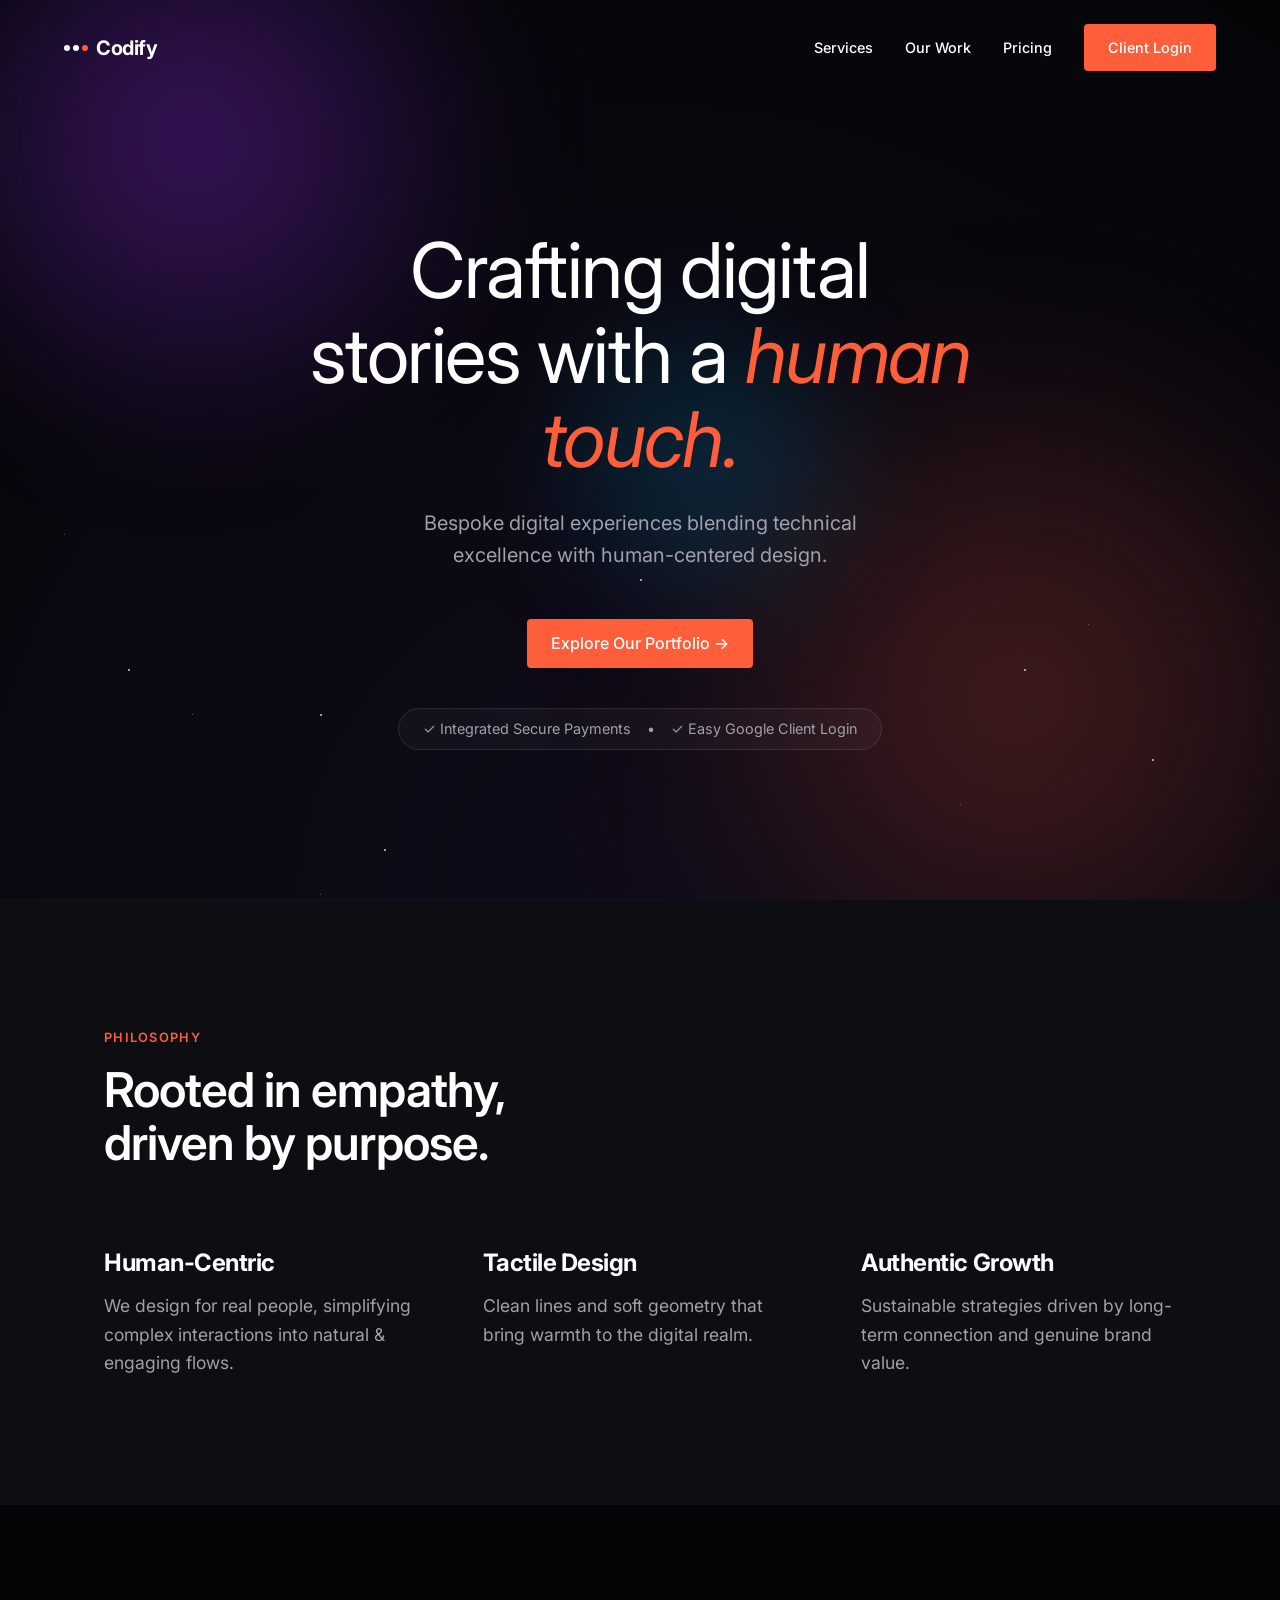
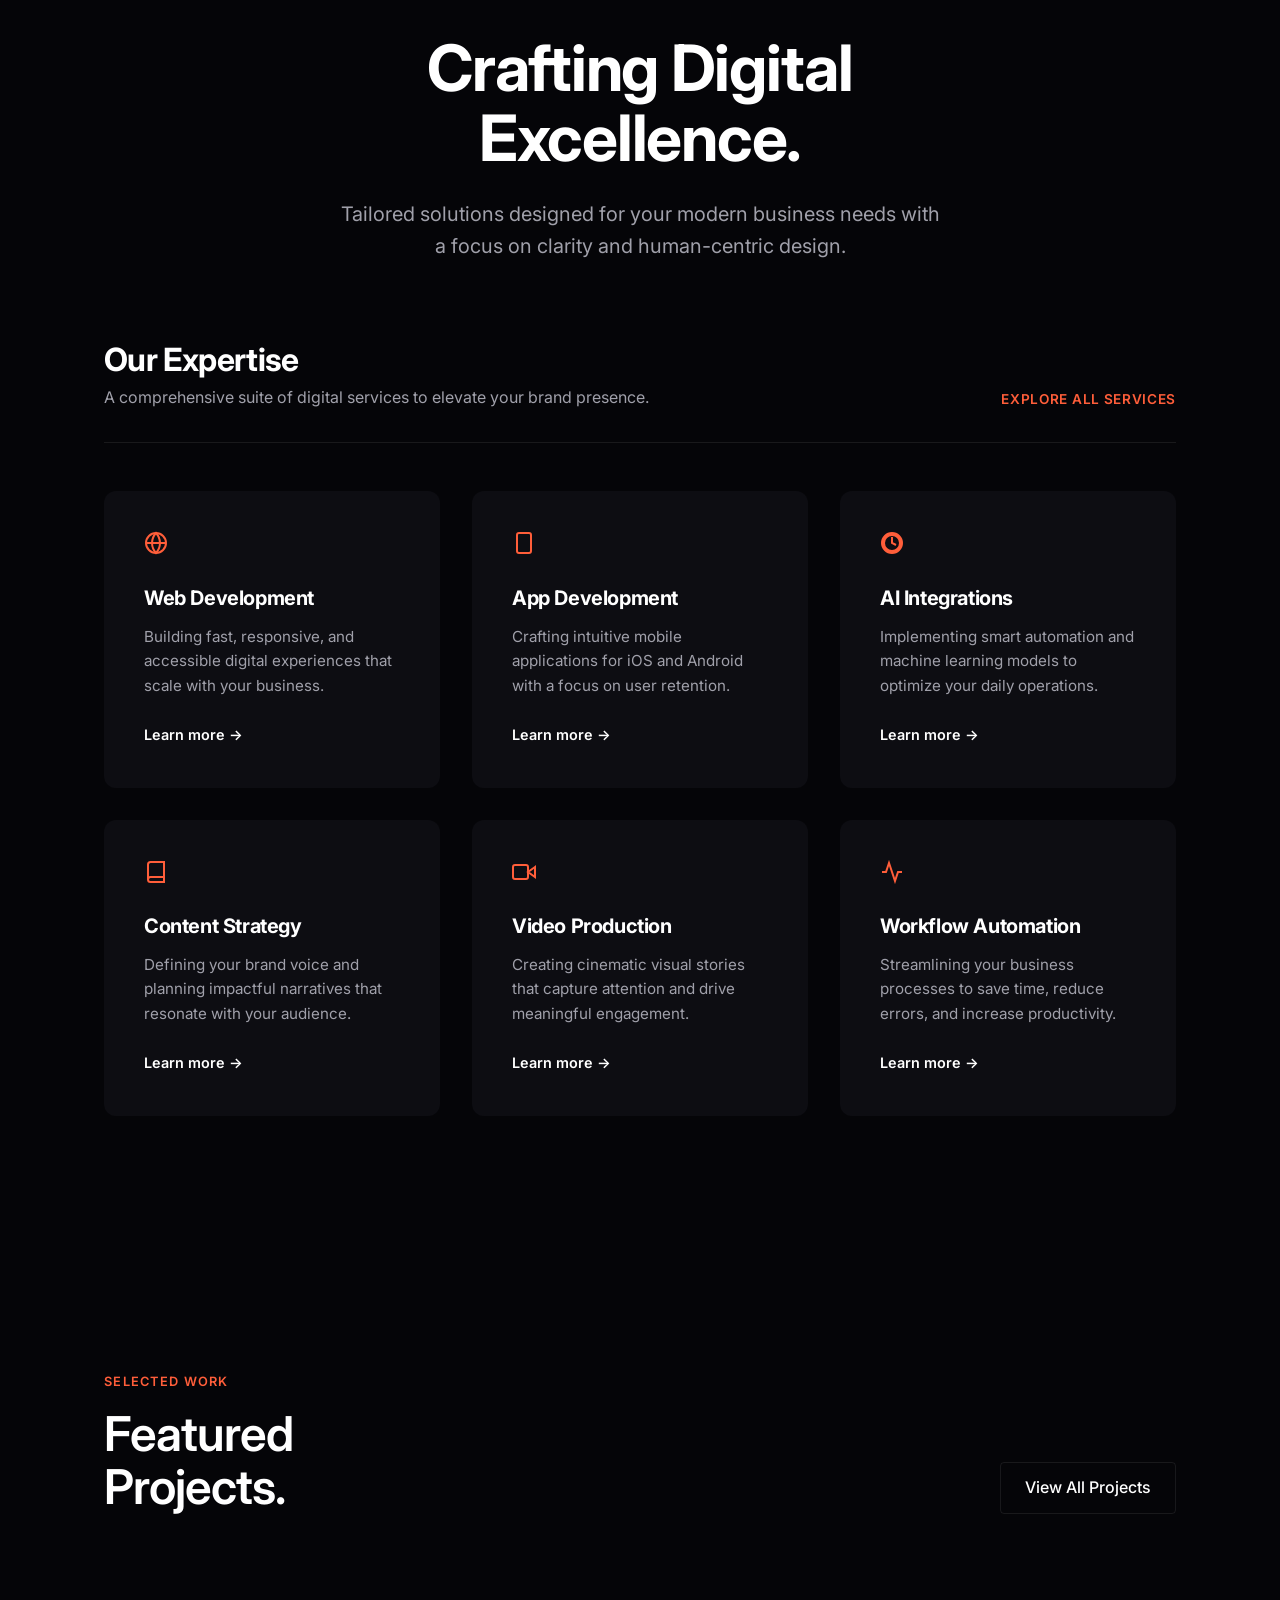
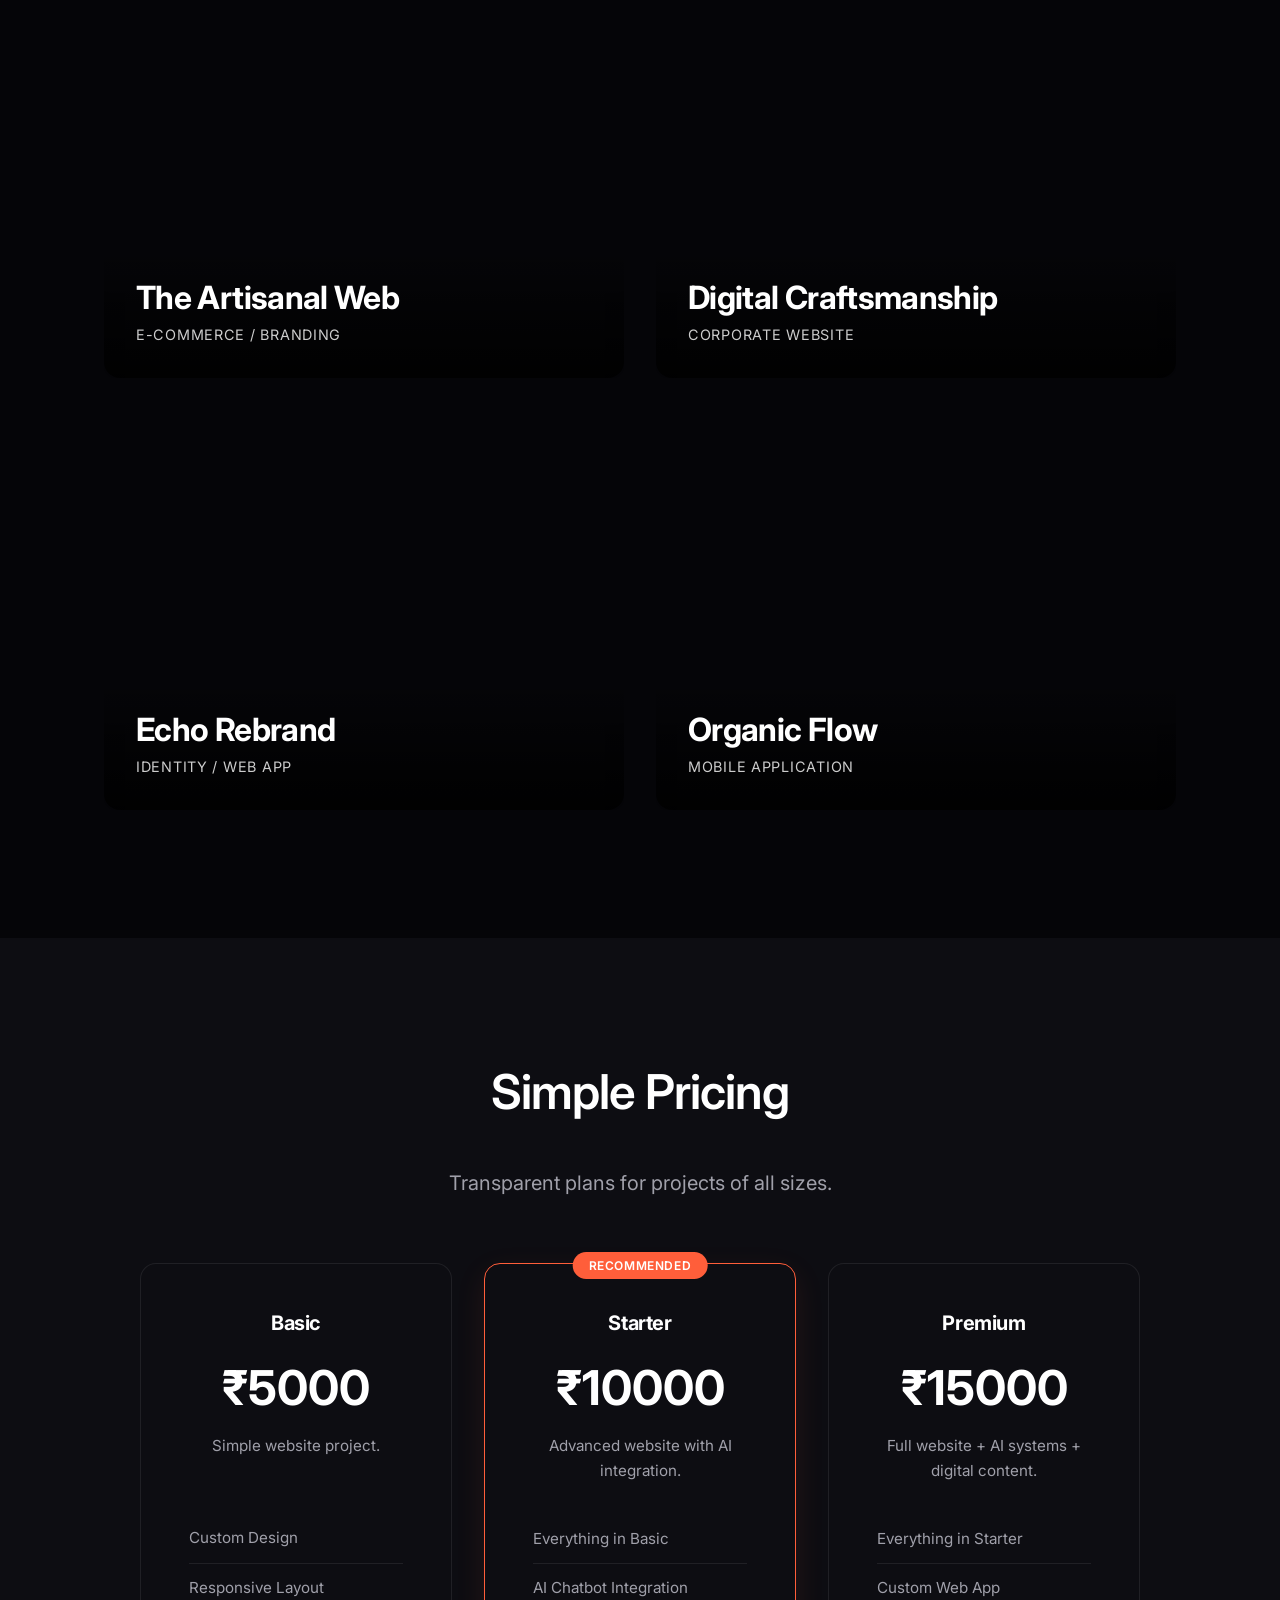
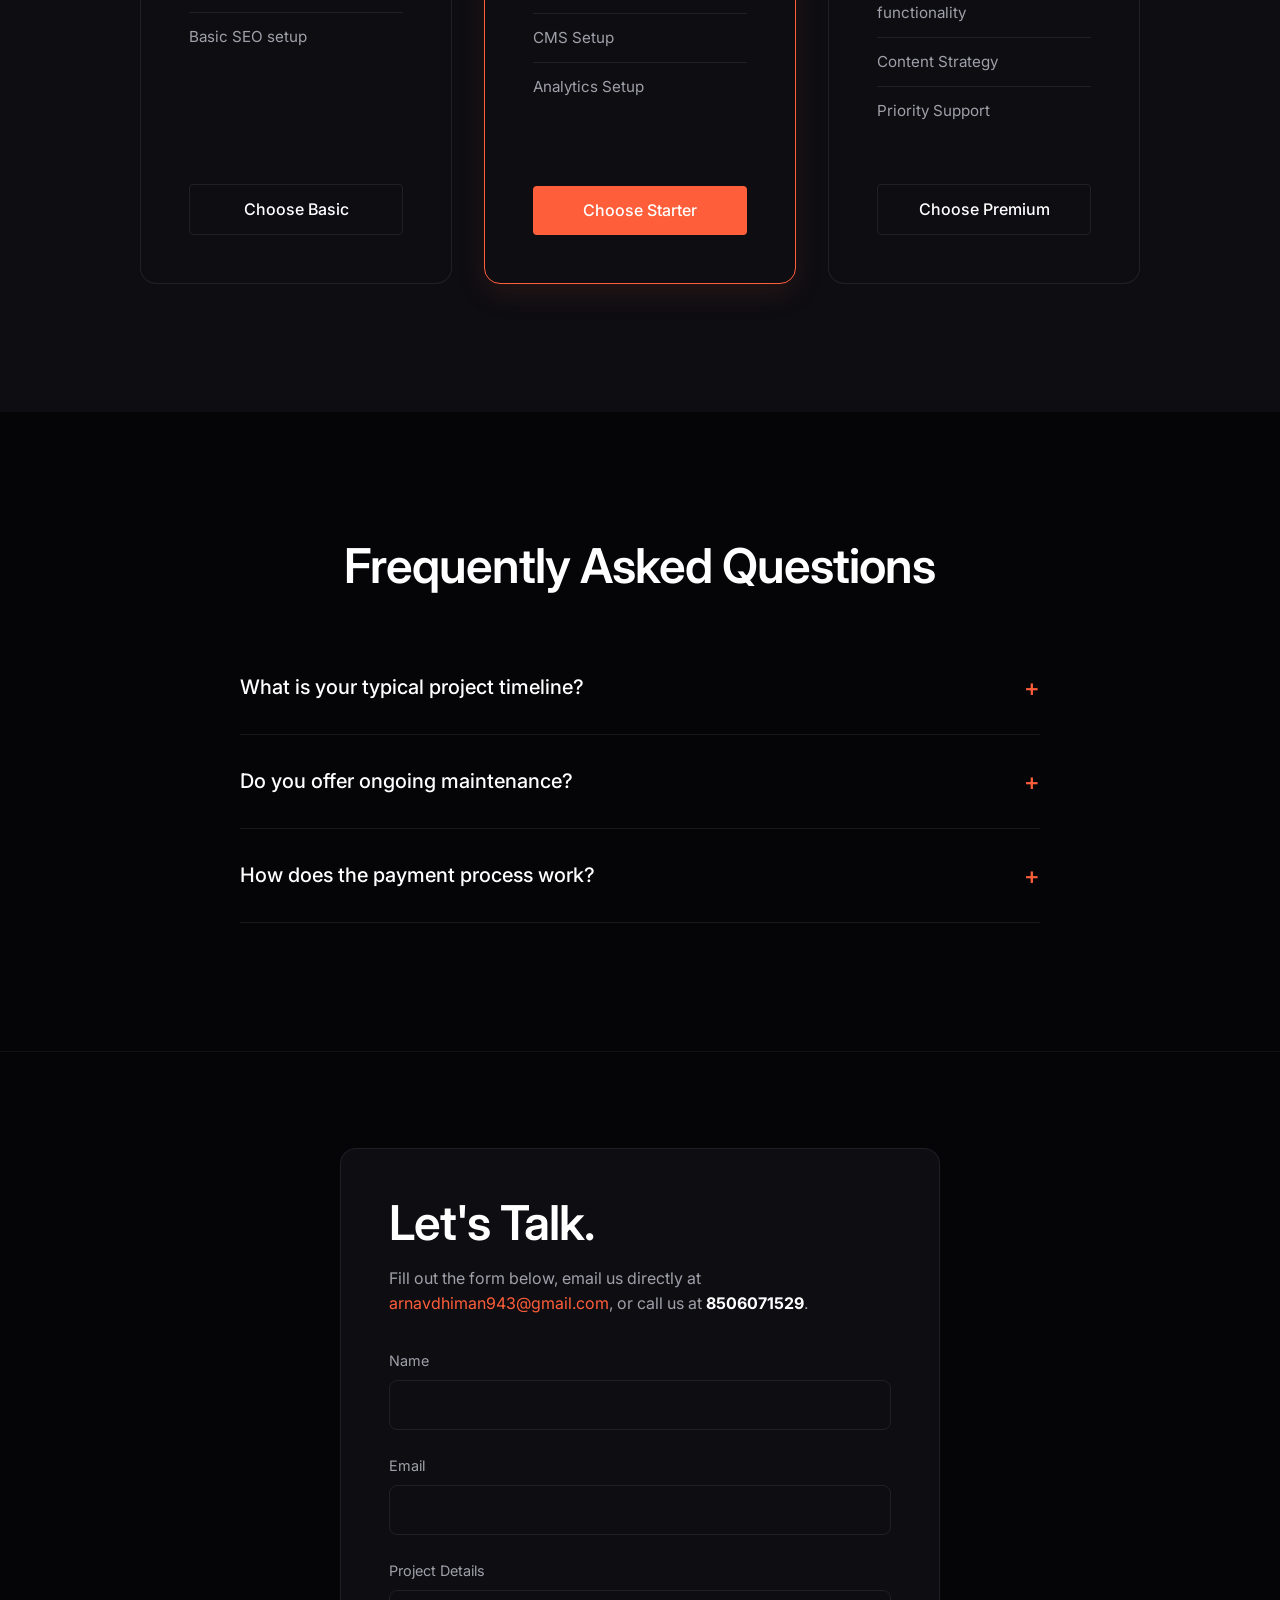
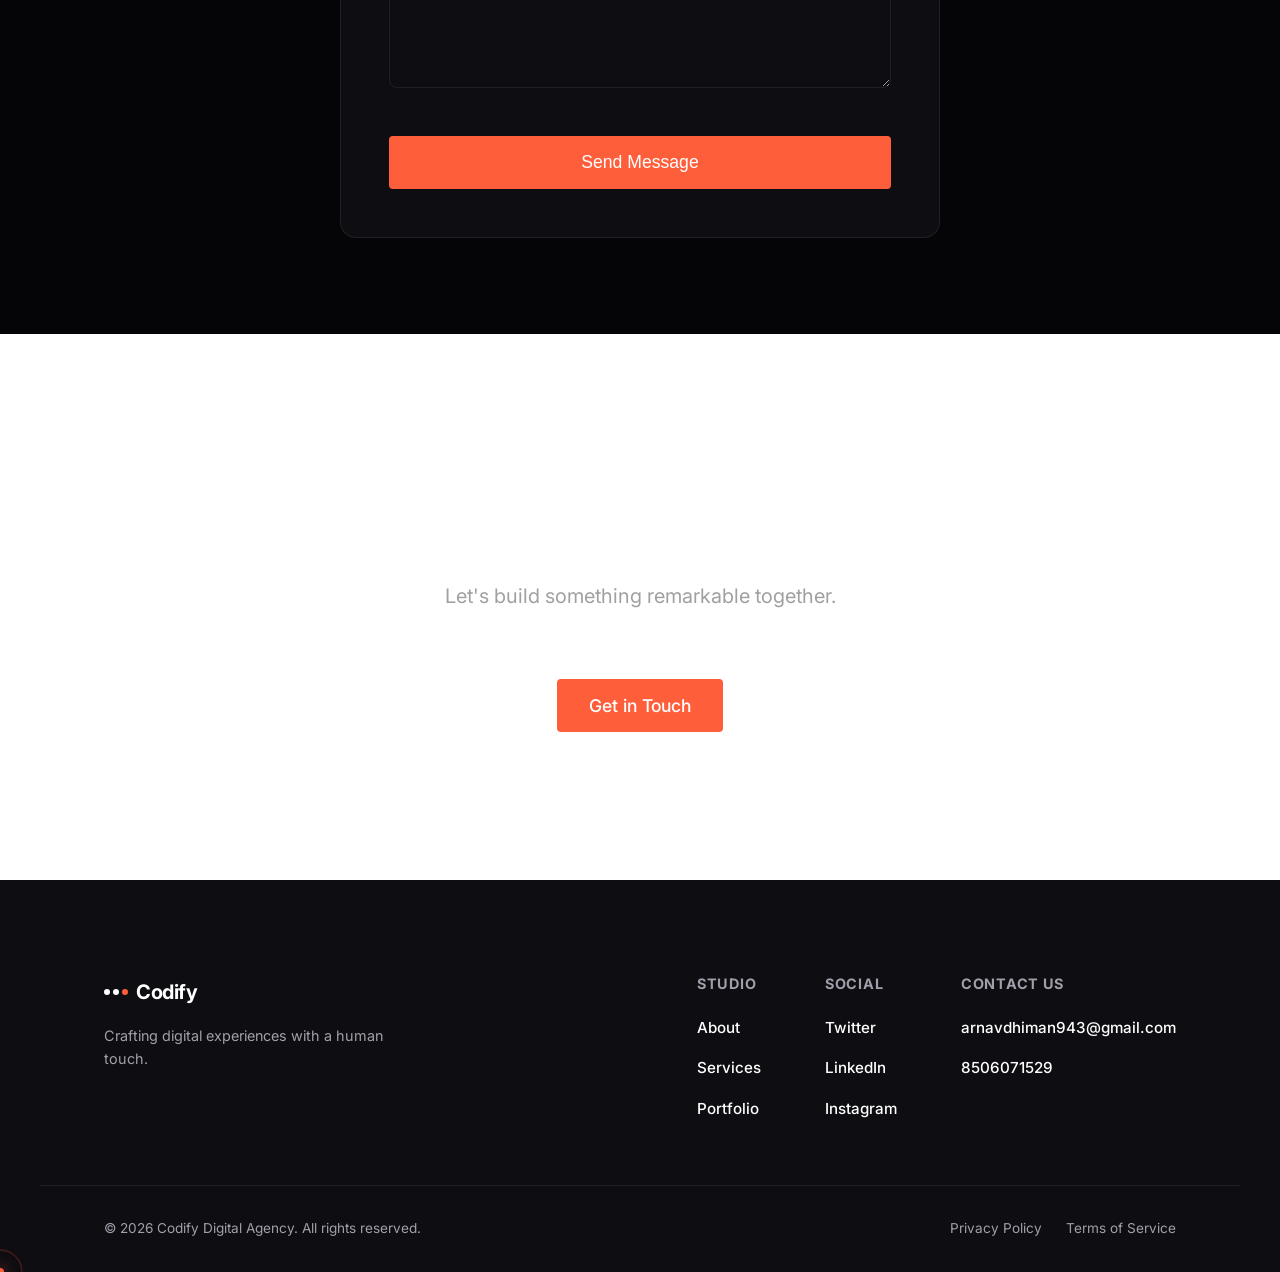
==== commit 1a1a941c: "Add files via upload" ====
--- a/index.html
+++ b/index.html
@@ -36,9 +36,9 @@
             <div style="position: absolute; width: 2px; height: 2px; border-radius: 50%; background: transparent; box-shadow: 10vw 20vh #fff, 30vw 40vh #fff, 50vw 10vh #fff, 70vw 50vh #fff, 90vw 30vh #fff, 20vw 80vh #fff, 40vw 60vh #fff, 60vw 90vh #fff, 80vw 20vh #fff, 25vw 25vh #fff, 75vw 75vh #fff; opacity: 0.8; animation: twinkle 4s infinite alternate; z-index: 0;"></div>
             <div style="position: absolute; width: 1px; height: 1px; border-radius: 50%; background: transparent; box-shadow: 5vw 5vh #fff, 15vw 25vh #fff, 25vw 45vh #fff, 35vw 75vh #fff, 45vw 15vh #fff, 55vw 55vh #fff, 65vw 85vh #fff, 75vw 35vh #fff, 85vw 65vh #fff, 95vw 95vh #fff, 10vw 90vh #fff, 80vw 80vh #fff, 85vw 15vh #fff, 15vw 85vh #fff; opacity: 0.4; animation: twinkle 3s infinite alternate-reverse; z-index: 0;"></div>
             <div class="container hero-container" style="position: relative; z-index: 1;">
-                <h1 class="hero-title" style="color: #ffffff;">Crafting digital stories with a <span style="color: var(--accent-orange); font-style: italic;">human touch.</span></h1>
-                <p class="hero-subtitle" style="color: rgba(255,255,255,0.7);">Bespoke digital experiences blending technical excellence with human-centered design.</p>
-                <div class="hero-cta-group" style="display:flex; flex-direction:column; align-items:center; gap:1rem;">
+                <h1 class="hero-title reveal">Crafting digital stories with a <span style="color: var(--accent-orange); font-style: italic;">human touch.</span></h1>
+                <p class="hero-subtitle reveal reveal-1">Bespoke digital experiences blending technical excellence with human-centered design.</p>
+                <div class="hero-cta-group reveal reveal-2" style="display:flex; flex-direction:column; align-items:center; gap:1rem;">
                     <a href="#portfolio" class="btn-primary">Explore Our Portfolio &rarr;</a>
                     <div style="color: var(--text-secondary); font-size: 0.9rem; margin-top: 1.5rem; display: flex; align-items: center; justify-content: center; gap: 1rem; background: rgba(255,255,255,0.03); padding: 0.5rem 1.5rem; border-radius: 50px; border: 1px solid rgba(255,255,255,0.1);">
                         <span>✓ Integrated Secure Payments</span>
@@ -53,9 +53,9 @@
         <section class="philosophy" id="philosophy">
             <div class="container">
                 <div class="section-label">PHILOSOPHY</div>
-                <h2 class="section-title text-left">Rooted in empathy,<br>driven by purpose.</h2>
+                <h2 class="section-title text-left reveal">Rooted in empathy,<br>driven by purpose.</h2>
                 
-                <div class="philosophy-grid">
+                <div class="philosophy-grid reveal">
                     <div class="philosophy-card">
                         <h3>Human-Centric</h3>
                         <p>We design for real people, simplifying complex interactions into natural & engaging flows.</p>
@@ -84,7 +84,7 @@
                     <a href="#" class="accent-link">EXPLORE ALL SERVICES</a>
                 </div>
 
-                <div class="services-list">
+                <div class="services-list reveal">
                     <div class="service-item">
                         <div class="service-icon"><svg width="24" height="24" viewBox="0 0 24 24" fill="none" stroke="currentColor" stroke-width="2"><circle cx="12" cy="12" r="10"/><path d="M2 12h20M12 2a15.3 15.3 0 0 1 4 10 15.3 15.3 0 0 1-4 10 15.3 15.3 0 0 1-4-10 15.3 15.3 0 0 1 4-10z"/></svg></div>
                         <h4>Web Development</h4>
@@ -134,7 +134,7 @@
                     <a href="#" class="btn-outline">View All Projects</a>
                 </div>
 
-                <div class="portfolio-grid">
+                <div class="portfolio-grid reveal">
                     <a href="#" class="portfolio-card" style="background-image: url('assets/portfolio_1.png'); background-size: cover; background-position: center; min-height: 400px; position: relative;">
                         <div class="portfolio-content" style="background: linear-gradient(to top, rgba(0,0,0,0.9), transparent); position: absolute; bottom: 0; left: 0; right: 0; padding: 2rem; border-radius: 0 0 16px 16px;">
                             <h3 style="color: #fff; margin-bottom: 0.5rem;">The Artisanal Web</h3>
@@ -169,7 +169,7 @@
                 <h2 class="section-title">Simple Pricing</h2>
                 <p class="section-subtitle">Transparent plans for projects of all sizes.</p>
 
-                <div class="pricing-grid">
+                <div class="pricing-grid reveal">
                     <div class="pricing-card">
                         <h3>Basic</h3>
                         <div class="price">₹5000</div>
@@ -217,7 +217,7 @@
             <div class="container">
                 <h2 class="section-title">Frequently Asked Questions</h2>
                 
-                <div class="faq-list">
+                <div class="faq-list reveal">
                     <div class="faq-item">
                         <button class="faq-question">What is your typical project timeline? <span class="faq-icon">+</span></button>
                         <div class="faq-answer">
@@ -243,7 +243,7 @@
         <!-- Contact Section -->
         <section class="contact" id="contact" style="padding: 6rem 0; border-top: 1px solid rgba(255,255,255,0.05);">
             <div class="container">
-                <div style="max-width: 600px; margin: 0 auto; background: var(--card-bg); padding: 3rem; border-radius: 16px; border: 1px solid var(--border-color);">
+                <div class="reveal" style="max-width: 600px; margin: 0 auto; background: var(--card-bg); padding: 3rem; border-radius: 16px; border: 1px solid var(--border-color);">
                     <h2 class="section-title text-left" style="margin-bottom: 1rem;">Let's Talk.</h2>
                     <p style="color: var(--text-secondary); margin-bottom: 2rem;">
                         Fill out the form below, email us directly at <a href="mailto:arnavdhiman943@gmail.com" style="color: var(--accent-orange);">arnavdhiman943@gmail.com</a>, or call us at <strong style="color: white;">8506071529</strong>.
@@ -270,7 +270,7 @@
         <!-- Final CTA Section -->
         <section class="final-cta">
             <div class="container text-center">
-                <h2>Ready to collaborate?</h2>
+                <h2 class="reveal">Ready to collaborate?</h2>
                 <p>Let's build something remarkable together.</p>
                 <div class="mt-lg">
                     <a href="#contact" class="btn-primary" style="padding: 1rem 2rem; font-size: 1.1rem;">Get in Touch</a>
--- a/style.css
+++ b/style.css
@@ -1,42 +1,32 @@
-/* Core Variables */
+/* Core Variables - Ultimate Premium Dark Mode */
 :root {
-    --bg-color: #f9f9fa;
-    --text-primary: #1c1d20;
-    --text-secondary: #5c5d60;
+    --bg-color: #050508;
+    --text-primary: #ffffff;
+    --text-secondary: #a0a0aa;
     --accent-orange: #ff5e3a;
-    --border-color: #e5e5e5;
-    --card-bg: #ffffff;
+    --border-color: rgba(255, 255, 255, 0.08);
+    --card-bg: #0d0d12;
     --font-main: 'Inter', sans-serif;
 }
 
-/* Custom Cursor Additions */
+/* Elite CSS Custom Cursor */
 * {
     cursor: none !important;
 }
 .custom-cursor {
-    position: fixed; width: 45px; height: 45px; pointer-events: none; z-index: 9999; transform: translate(-50%, -50%); transition: width 0.3s, height 0.3s, left 0.1s ease-out, top 0.1s ease-out;
-    background-image: url('assets/person_orange.svg'); background-size: contain; background-repeat: no-repeat; background-position: center;
+    position: fixed; width: 45px; height: 45px; border: 1px solid rgba(255, 94, 58, 0.4); border-radius: 50%; pointer-events: none; z-index: 9999; transform: translate(-50%, -50%); transition: width 0.3s cubic-bezier(0.165, 0.84, 0.44, 1), height 0.3s cubic-bezier(0.165, 0.84, 0.44, 1), background-color 0.3s, border-color 0.3s, left 0.15s ease-out, top 0.15s ease-out;
+    backdrop-filter: blur(2px);
 }
 .custom-cursor-dot {
-    display: none; /* Hide the old orange dot */
+    position: fixed; width: 8px; height: 8px; background-color: var(--accent-orange); border-radius: 50%; pointer-events: none; z-index: 10000; transform: translate(-50%, -50%); box-shadow: 0 0 15px rgba(255, 94, 58, 0.8); transition: left 0.05s linear, top 0.05s linear;
 }
 .custom-cursor.hovering {
-    width: 60px; height: 60px; filter: drop-shadow(0 0 10px rgba(255, 94, 58, 0.5));
-}
-
-@keyframes twinkle {
-    0% { opacity: 0.1; }
-    100% { opacity: 0.9; }
-}
-
-@keyframes float1 {
-    0% { transform: translate(0, 0) scale(1); }
-    100% { transform: translate(3vw, 3vw) scale(1.05); }
-}
-@keyframes float2 {
-    0% { transform: translate(0, 0) scale(1); }
-    100% { transform: translate(-3vw, -3vw) scale(1.1); }
-}
+    width: 65px; height: 65px; background-color: rgba(255, 94, 58, 0.05); border-color: rgba(255, 94, 58, 0.8);
+}
+
+@keyframes twinkle { 0% { opacity: 0.1; } 100% { opacity: 0.9; } }
+@keyframes float1 { 0% { transform: translate(0, 0) scale(1); } 100% { transform: translate(3vw, 3vw) scale(1.05); } }
+@keyframes float2 { 0% { transform: translate(0, 0) scale(1); } 100% { transform: translate(-3vw, -3vw) scale(1.1); } }
 /* Reset & Base Styles */
 * {
     margin: 0;
@@ -77,9 +67,10 @@
 }
 
 .navbar.scrolled {
-    background-color: rgba(249, 249, 250, 0.95);
-    backdrop-filter: blur(10px);
+    background-color: rgba(5, 5, 8, 0.85);
+    backdrop-filter: blur(16px);
     border-bottom: 1px solid var(--border-color);
+    box-shadow: 0 10px 40px rgba(0,0,0,0.5);
 }
 
 .logo {
@@ -801,6 +792,20 @@
     color: var(--text-secondary);
 }
 
+/* Premium Reveal Animations */
+.reveal {
+    opacity: 0;
+    transform: translateY(40px);
+    transition: all 0.8s cubic-bezier(0.165, 0.84, 0.44, 1);
+}
+.reveal.active {
+    opacity: 1;
+    transform: translateY(0);
+}
+.reveal-1 { transition-delay: 0.1s; }
+.reveal-2 { transition-delay: 0.2s; }
+.reveal-3 { transition-delay: 0.3s; }
+
 .logout-btn {
     background: none;
     border: none;
